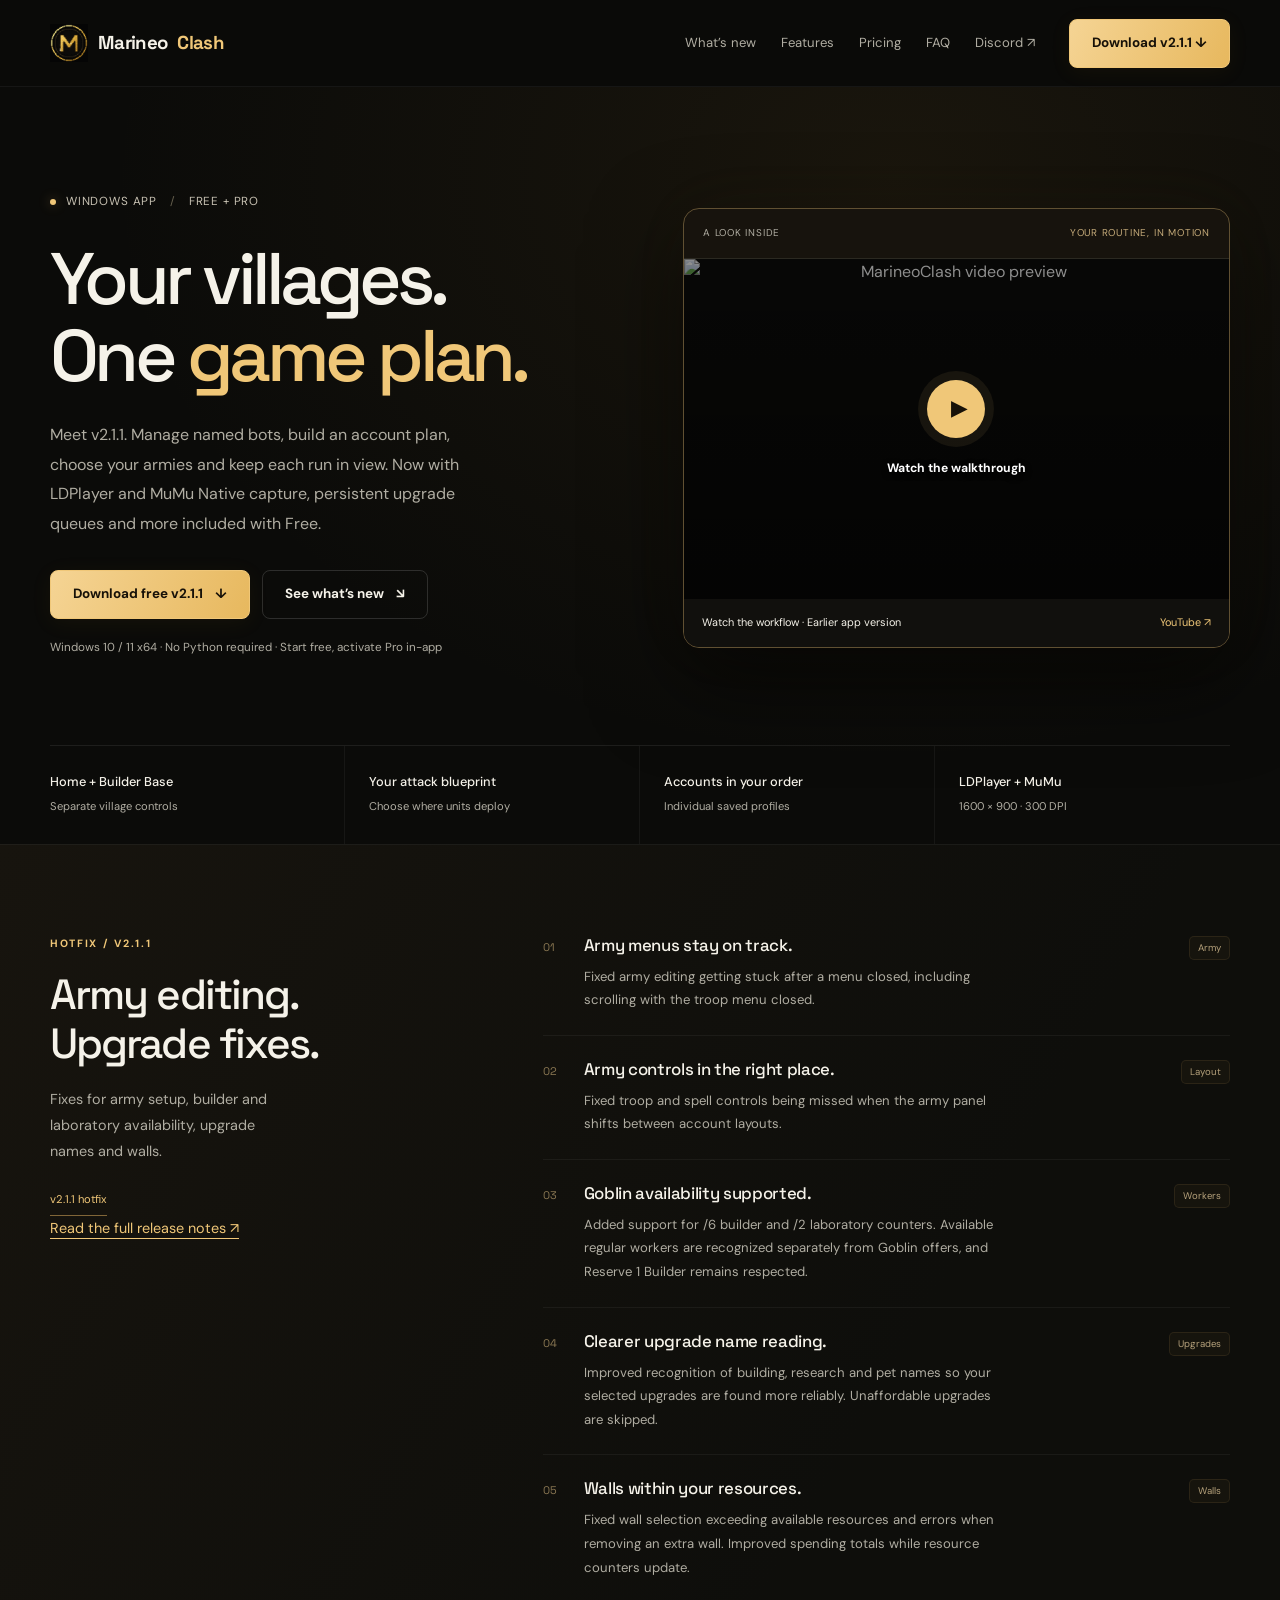
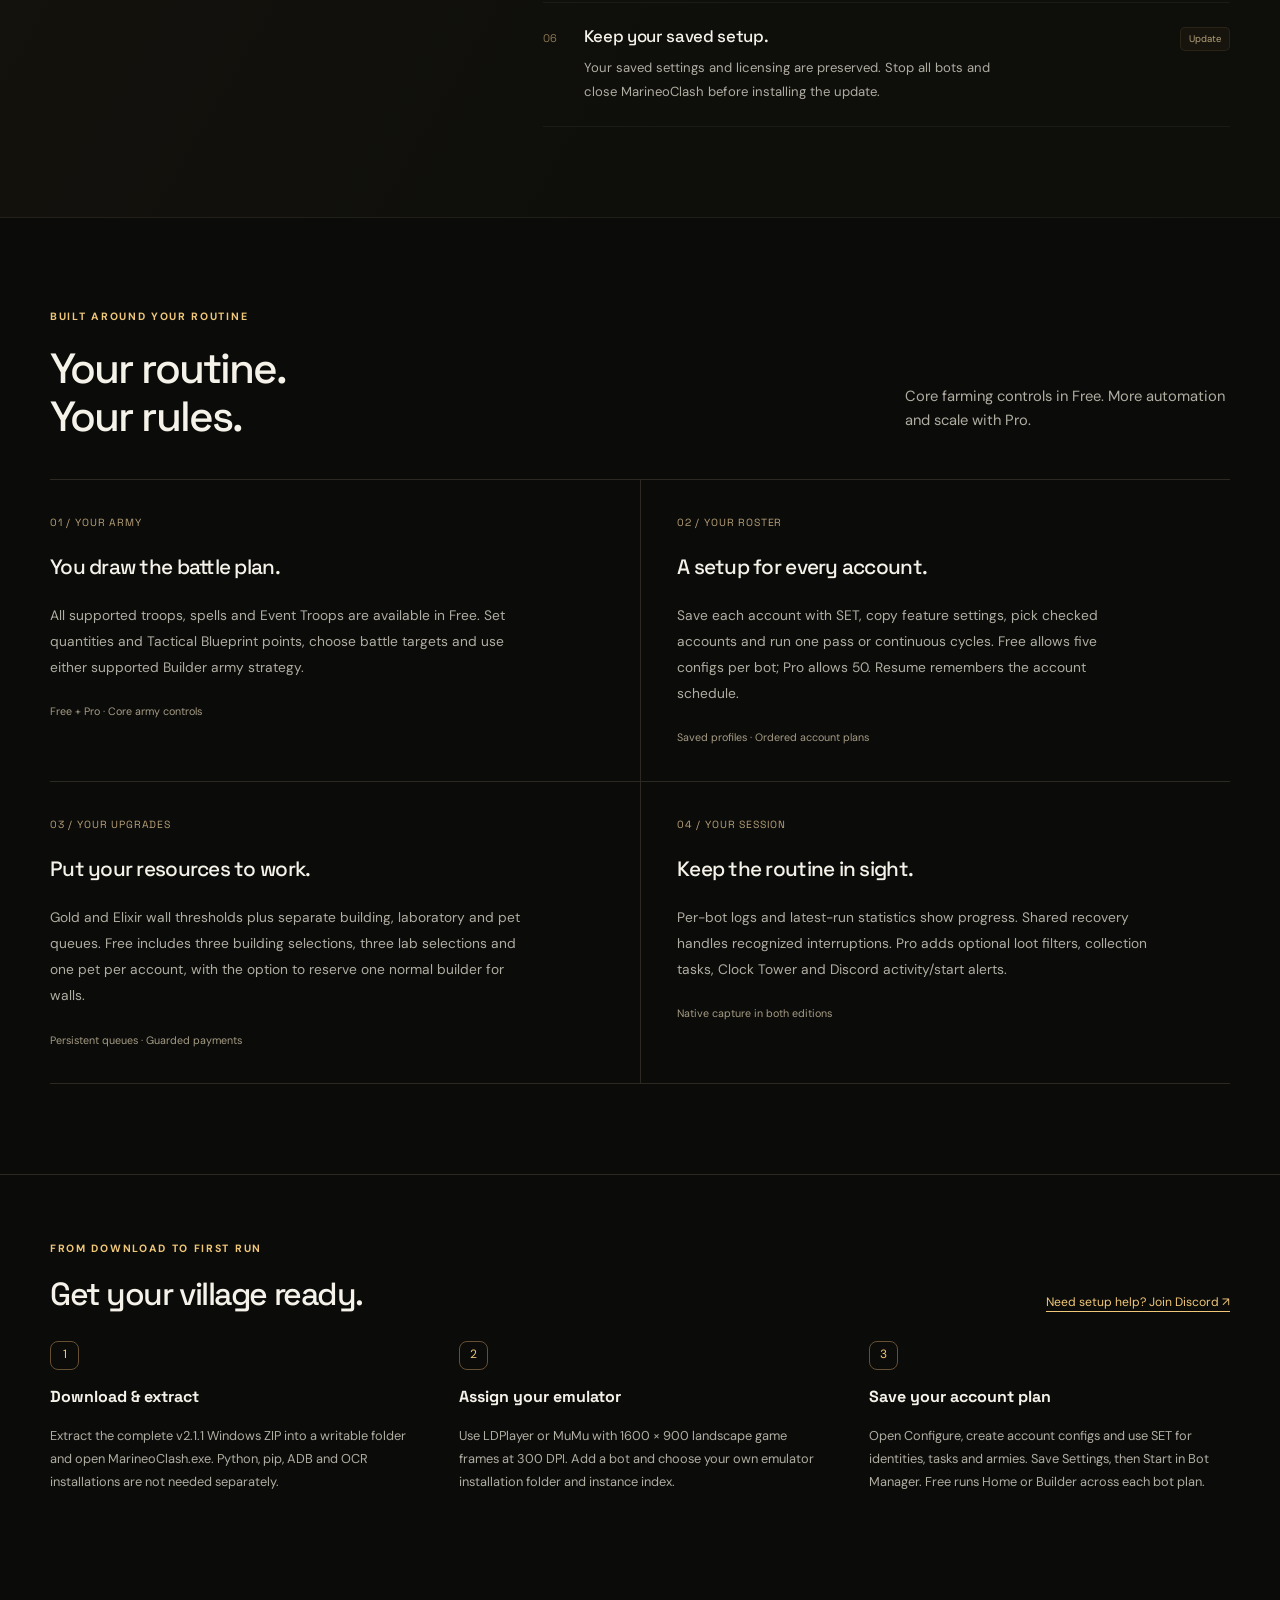
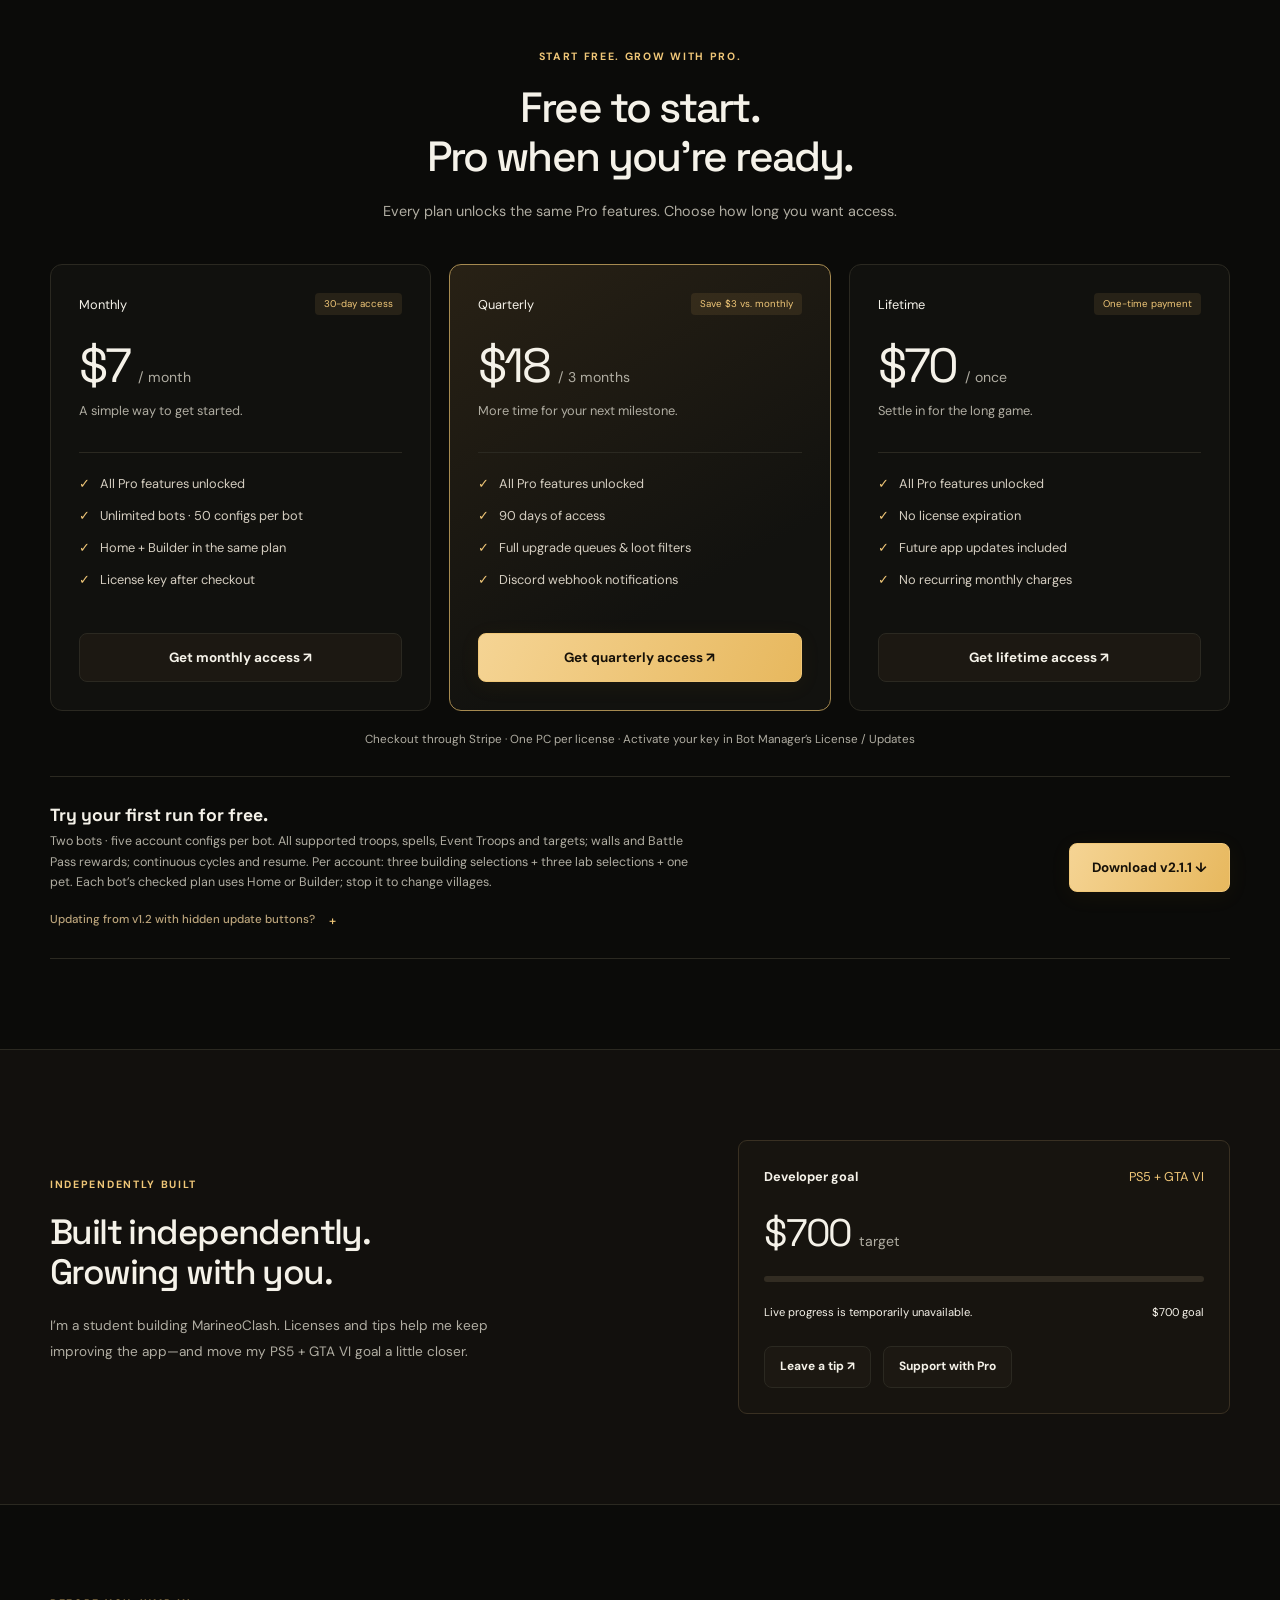
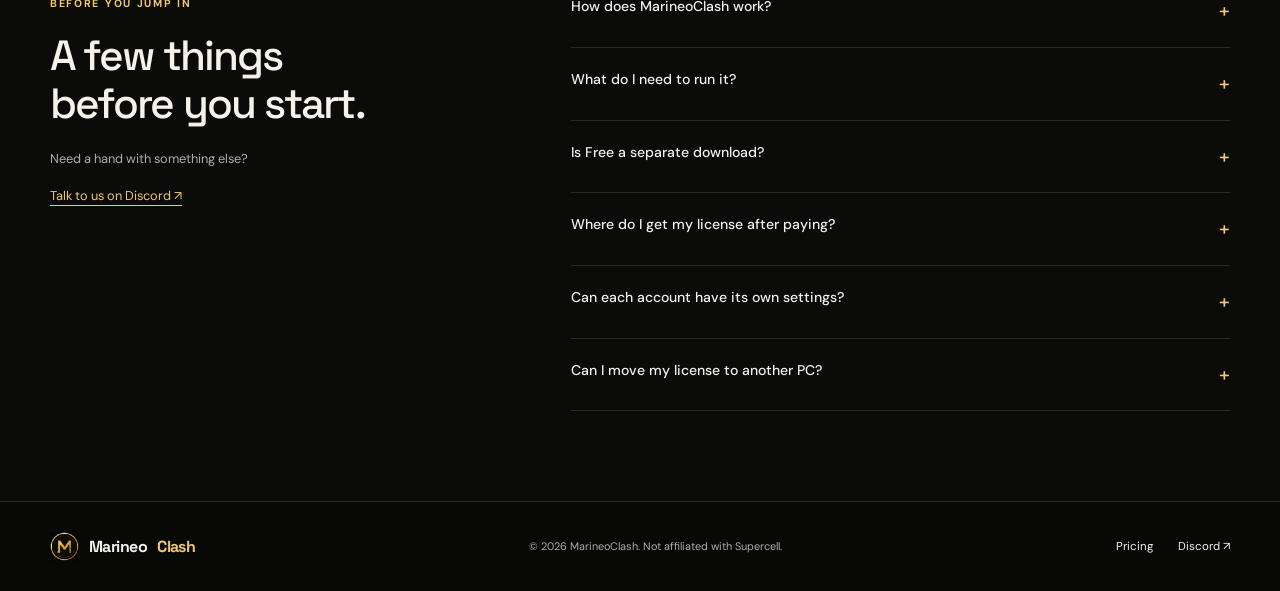
==== index.html @ 72fea848 "Publish MarineoClash v2.1.1: index.html" ====
<!doctype html>
<html lang="en">
<head>
  <meta charset="utf-8">
  <meta name="viewport" content="width=device-width, initial-scale=1">
  <meta name="google-site-verification" content="G2IDYWaqkw51EsxuxC12QRb1eGo498JdrrFDBi8lhSM">
  <title>MarineoClash v2.1.1 — Your bots. Your village plans.</title>
  <meta name="description" content="MarineoClash v2.1.1 fixes army editing, builder and laboratory availability, upgrade name recognition and wall upgrades.">
  <link rel="canonical" href="https://marineoclash.app/">
  <link rel="icon" href="assets/marineoclash_logo.ico">
  <meta property="og:type" content="website">
  <meta property="og:url" content="https://marineoclash.app/">
  <meta property="og:title" content="MarineoClash v2.1.1 — Your bots. Your village plans.">
  <meta property="og:description" content="MarineoClash v2.1.1 fixes army editing, builder and laboratory availability, upgrade name recognition and wall upgrades.">
  <meta property="og:image" content="https://marineoclash.app/assets/marineoclash_logo.png">
  <meta name="twitter:card" content="summary">
  <link rel="stylesheet" href="assets/site.css">
  <link rel="stylesheet" href="assets/site-v2.css">
  <script src="assets/site.js" defer></script>
  <script type="application/ld+json">{"@context":"https://schema.org","@type":"SoftwareApplication","name":"MarineoClash","softwareVersion":"2.1.1","operatingSystem":"Windows 10, Windows 11 (64-bit)","applicationCategory":"GameApplication","offers":[{"@type":"Offer","name":"Free","price":"0","priceCurrency":"USD"},{"@type":"Offer","name":"Pro Monthly","price":"7","priceCurrency":"USD"},{"@type":"Offer","name":"Pro Quarterly","price":"18","priceCurrency":"USD"},{"@type":"Offer","name":"Pro Lifetime","price":"70","priceCurrency":"USD"}]}</script>
</head>
<body>
<a class="skip" href="#main">Skip to content</a>
<header class="header"><div class="wrap nav">
  <a class="brand" href="./" aria-label="MarineoClash home"><img src="assets/marineoclash_logo.png" alt="" width="38" height="38">Marineo<span class="gold">Clash</span></a>
  <button class="btn menu-btn" id="menu-toggle" aria-expanded="false" aria-controls="navigation">Menu ☰</button>
  <nav class="nav-links" id="navigation" aria-label="Main navigation" hidden><a href="#whats-new">What’s new</a><a href="#features">Features</a><a href="#pricing">Pricing</a><a href="#faq">FAQ</a><a href="https://discord.gg/prnFAWAHz4" target="_blank" rel="noopener noreferrer">Discord ↗</a></nav>
  <a class="btn primary" href="#download">Download v2.1.1 ↓</a>
</div></header>
<main id="main">
<section class="hero"><div class="wrap">
  <div class="hero-grid"><div>
    <div class="release"><span class="dot"></span> Windows app <span class="release-divider">/</span> Free + Pro</div>
    <h1>Your villages.<br>One <span class="gold">game plan.</span></h1>
    <p class="hero-copy">Meet v2.1.1. Manage named bots, build an account plan, choose your armies and keep each run in view. Now with LDPlayer and MuMu Native capture, persistent upgrade queues and more included with Free.</p>
    <div class="actions"><a class="btn primary" href="https://github.com/NoorManahil/marineoclash/releases/download/v2.1/MarineoClash-2.1-win64.zip">Download free v2.1.1 <span aria-hidden="true">↓</span></a><a class="btn ghost" href="#whats-new">See what’s new <span aria-hidden="true">↘</span></a></div>
    <p class="fine">Windows 10 / 11 x64 · No Python required · Start free, activate Pro in-app</p>
  </div>
  <div class="showcase" id="showcase">
    <div class="showcase-top"><span>A LOOK INSIDE</span><span class="gold">YOUR ROUTINE, IN MOTION</span></div>
    <button class="video-poster" id="play-video" aria-label="Play MarineoClash showcase video"><img src="https://i.ytimg.com/vi/cwbhibsoEoM/hqdefault.jpg" alt="MarineoClash video preview" width="480" height="360"><span class="play"><span class="play-icon" aria-hidden="true">▶</span>Watch the walkthrough</span></button>
    <div class="showcase-foot"><span>Watch the workflow · Earlier app version</span><a href="https://youtu.be/cwbhibsoEoM" target="_blank" rel="noopener noreferrer">YouTube ↗</a></div>
  </div></div>
  <div class="specs" aria-label="App essentials"><div class="spec"><strong>Home + Builder Base</strong><span>Separate village controls</span></div><div class="spec"><strong>Your attack blueprint</strong><span>Choose where units deploy</span></div><div class="spec"><strong>Accounts in your order</strong><span>Individual saved profiles</span></div><div class="spec"><strong>LDPlayer + MuMu</strong><span>1600 × 900 · 300 DPI</span></div></div>
</div></section>
<section class="section update-section" id="whats-new"><div class="wrap update-layout">
  <div class="update-intro"><div class="eyebrow">Hotfix / v2.1.1</div><h2>Army editing.<br>Upgrade fixes.</h2><p>Fixes for army setup, builder and laboratory availability, upgrade names and walls.</p><span class="update-status">v2.1.1 hotfix</span><p><a class="text-link" href="https://github.com/NoorManahil/marineoclash/releases/tag/v2.1" target="_blank" rel="noopener noreferrer">Read the full release notes ↗</a></p></div>
  <div class="update-list">
    <article><span class="update-index">01</span><div><h3>Army menus stay on track.</h3><p>Fixed army editing getting stuck after a menu closed, including scrolling with the troop menu closed.</p></div><span class="update-tag">Army</span></article>
    <article><span class="update-index">02</span><div><h3>Army controls in the right place.</h3><p>Fixed troop and spell controls being missed when the army panel shifts between account layouts.</p></div><span class="update-tag">Layout</span></article>
    <article><span class="update-index">03</span><div><h3>Goblin availability supported.</h3><p>Added support for /6 builder and /2 laboratory counters. Available regular workers are recognized separately from Goblin offers, and Reserve 1 Builder remains respected.</p></div><span class="update-tag">Workers</span></article>
    <article><span class="update-index">04</span><div><h3>Clearer upgrade name reading.</h3><p>Improved recognition of building, research and pet names so your selected upgrades are found more reliably. Unaffordable upgrades are skipped.</p></div><span class="update-tag">Upgrades</span></article>
    <article><span class="update-index">05</span><div><h3>Walls within your resources.</h3><p>Fixed wall selection exceeding available resources and errors when removing an extra wall. Improved spending totals while resource counters update.</p></div><span class="update-tag">Walls</span></article>
    <article><span class="update-index">06</span><div><h3>Keep your saved setup.</h3><p>Your saved settings and licensing are preserved. Stop all bots and close MarineoClash before installing the update.</p></div><span class="update-tag">Update</span></article>
  </div>
</div></section>
<section class="section" id="features"><div class="wrap">
  <div class="section-head"><div><div class="eyebrow">Built around your routine</div><h2>Your routine.<br>Your rules.</h2></div><p>Core farming controls in Free. More automation and scale with Pro.</p></div>
  <div class="feature-grid routine-grid">
    <article class="feature"><span class="number">01 / YOUR ARMY</span><h3>You draw the battle plan.</h3><p>All supported troops, spells and Event Troops are available in Free. Set quantities and Tactical Blueprint points, choose battle targets and use either supported Builder army strategy.</p><span class="feature-detail">Free + Pro · Core army controls</span></article>
    <article class="feature"><span class="number">02 / YOUR ROSTER</span><h3>A setup for every account.</h3><p>Save each account with SET, copy feature settings, pick checked accounts and run one pass or continuous cycles. Free allows five configs per bot; Pro allows 50. Resume remembers the account schedule.</p><span class="feature-detail">Saved profiles · Ordered account plans</span></article>
    <article class="feature"><span class="number">03 / YOUR UPGRADES</span><h3>Put your resources to work.</h3><p>Gold and Elixir wall thresholds plus separate building, laboratory and pet queues. Free includes three building selections, three lab selections and one pet per account, with the option to reserve one normal builder for walls.</p><span class="feature-detail">Persistent queues · Guarded payments</span></article>
    <article class="feature"><span class="number">04 / YOUR SESSION</span><h3>Keep the routine in sight.</h3><p>Per-bot logs and latest-run statistics show progress. Shared recovery handles recognized interruptions. Pro adds optional loot filters, collection tasks, Clock Tower and Discord activity/start alerts.</p><span class="feature-detail">Native capture in both editions</span></article>
  </div>
</div></section>
<section class="section setup-section" id="setup"><div class="wrap">
  <div class="section-head"><div><div class="eyebrow">From download to first run</div><h2>Get your village ready.</h2></div><a class="text-link" href="https://discord.gg/prnFAWAHz4" target="_blank" rel="noopener noreferrer">Need setup help? Join Discord ↗</a></div>
  <div class="steps"><article><span class="step-number">1</span><h3>Download & extract</h3><p>Extract the complete v2.1.1 Windows ZIP into a writable folder and open MarineoClash.exe. Python, pip, ADB and OCR installations are not needed separately.</p></article><article><span class="step-number">2</span><h3>Assign your emulator</h3><p>Use LDPlayer or MuMu with 1600 × 900 landscape game frames at 300 DPI. Add a bot and choose your own emulator installation folder and instance index.</p></article><article><span class="step-number">3</span><h3>Save your account plan</h3><p>Open Configure, create account configs and use SET for identities, tasks and armies. Save Settings, then Start in Bot Manager. Free runs Home or Builder across each bot plan.</p></article></div>
</div></section>
<section class="section" id="pricing"><div class="wrap">
  <div class="pricing-head"><div class="eyebrow">Start free. Grow with Pro.</div><h2>Free to start.<br>Pro when you’re ready.</h2><p>Every plan unlocks the same Pro features. Choose how long you want access.</p></div>
  <div class="plans">
    <article class="plan"><div class="plan-label">Monthly <span class="pill">30-day access</span></div><div class="price">$7 <small>/ month</small></div><p>A simple way to get started.</p><ul><li>All Pro features unlocked</li><li>Unlimited bots · 50 configs per bot</li><li>Home + Builder in the same plan</li><li>License key after checkout</li></ul><a class="btn" href="https://buy.stripe.com/bJebJ12f3a7H50Z9Iu6Vq00" target="_blank" rel="noopener noreferrer">Get monthly access ↗</a></article>
    <article class="plan featured"><div class="plan-label">Quarterly <span class="pill">Save $3 vs. monthly</span></div><div class="price">$18 <small>/ 3 months</small></div><p>More time for your next milestone.</p><ul><li>All Pro features unlocked</li><li>90 days of access</li><li>Full upgrade queues & loot filters</li><li>Discord webhook notifications</li></ul><a class="btn primary" href="https://buy.stripe.com/6oUdR9aLz93DgJHbQC6Vq01" target="_blank" rel="noopener noreferrer">Get quarterly access ↗</a></article>
    <article class="plan"><div class="plan-label">Lifetime <span class="pill">One-time payment</span></div><div class="price">$70 <small>/ once</small></div><p>Settle in for the long game.</p><ul><li>All Pro features unlocked</li><li>No license expiration</li><li>Future app updates included</li><li>No recurring monthly charges</li></ul><a class="btn" href="https://buy.stripe.com/dRmaEXf1PcfP3WVbQC6Vq02" target="_blank" rel="noopener noreferrer">Get lifetime access ↗</a></article>
  </div><p class="fine" style="text-align:center">Checkout through Stripe · One PC per license · Activate your key in Bot Manager’s License / Updates</p>
  <div class="free-bar" id="download"><div><h3 style="margin-bottom:0">Try your first run for free.</h3><p>Two bots · five account configs per bot. All supported troops, spells, Event Troops and targets; walls and Battle Pass rewards; continuous cycles and resume. Per account: three building selections + three lab selections + one pet. Each bot’s checked plan uses Home or Builder; stop it to change villages.</p><details class="updater-help"><summary>Updating from v1.2 with hidden update buttons?</summary><p><a class="text-link" href="https://github.com/NoorManahil/marineoclash/releases/download/v2.1/MarineoClash-v1.2-to-v2.1-Updater.exe">Download the small v1.2 → v2.1.1 updater</a>, place it in your existing MarineoClash folder, close the app, and run it.</p></details></div><a class="btn primary" href="https://github.com/NoorManahil/marineoclash/releases/download/v2.1/MarineoClash-2.1-win64.zip">Download v2.1.1 ↓</a></div>
</div></section>
<section class="section band" id="goal"><div class="wrap support-grid">
  <div><div class="eyebrow">Independently built</div><h2>Built independently.<br>Growing with you.</h2><p>I’m a student building MarineoClash. Licenses and tips help me keep improving the app—and move my PS5 + GTA VI goal a little closer.</p></div>
  <div class="support-panel"><div class="plan-label"><strong>Developer goal</strong><span class="gold">PS5 + GTA VI</span></div><div class="price">$700 <small>target</small></div><div class="progress-track" id="goal-progress" role="progressbar" aria-label="Developer fundraising goal" aria-valuemin="0" aria-valuemax="100" aria-valuenow="0"><div class="progress-fill" id="goal-progress-bar"></div></div><div class="goal-stats" aria-live="polite"><span id="goal-raised-text">Loading live progress…</span><span id="goal-remaining-text">$700 goal</span></div><div class="actions" style="margin-top:25px"><a class="btn" href="https://buy.stripe.com/fZuaEXaLz0x7aljf2O6Vq03?client_reference_id=donation" target="_blank" rel="noopener noreferrer">Leave a tip ↗</a><a class="btn" href="#pricing">Support with Pro</a></div></div>
</div></section>
<section class="section" id="faq"><div class="wrap faq-grid"><div><div class="eyebrow">Before you jump in</div><h2>A few things<br>before you start.</h2><p>Need a hand with something else?</p><a class="text-link" href="https://discord.gg/prnFAWAHz4" target="_blank" rel="noopener noreferrer">Talk to us on Discord ↗</a></div><div>
  <details id="safety"><summary>How does MarineoClash work?</summary><p>The app uses external screen capture, computer vision and emulator touch inputs. It does not modify game memory. This does not guarantee protection from detection or account penalties.</p></details>
  <details><summary>What do I need to run it?</summary><p>A Windows 10 or 11 x64 PC, LDPlayer or MuMu, and Clash of Clans. Use 1600 × 900 landscape game frames at 300 DPI. Python is bundled. Native capture uses the selected installed emulator’s vendor DLL; other emulators remain unsupported.</p></details>
  <details><summary>Is Free a separate download?</summary><p>No. Download v2.1.1 and start in Free mode. Enter a valid key in Bot Manager’s License / Updates to unlock Pro in the same app. Saved configs survive expiry; extra configs remain editable and can be unchecked to meet Free limits.</p></details>
  <details><summary>Where do I get my license after paying?</summary><p>Stripe redirects you to the delivery page, which retrieves your key from the licensing service. Copy the complete key into the app’s License tab. You can also check your email for delivery. If it takes a moment, keep the confirmation page open.</p></details>
  <details><summary>Can each account have its own settings?</summary><p>Yes. Use SET for each config and check the accounts to run. Free supports five configs per bot, with one village type across the checked plan. Pro supports 50 configs per bot and both villages in one plan. Continuous cycles and account resume are Free too.</p></details>
  <details><summary>Can I move my license to another PC?</summary><p>A license is bound to one PC. Use the app’s license deactivation and transfer controls when changing machines. Contact Discord support if you need help.</p></details>
</div></div></section>
</main>
<footer><div class="wrap footer-row"><a class="brand" href="./"><img src="assets/marineoclash_logo.png" alt="" width="38" height="38">Marineo<span class="gold">Clash</span></a><p>© 2026 MarineoClash. Not affiliated with Supercell.</p><div class="footer-links"><a href="#pricing">Pricing</a><a href="https://discord.gg/prnFAWAHz4" target="_blank" rel="noopener noreferrer">Discord ↗</a></div></div></footer>
</body></html>
---- assets/site.css ----
@import url('https://fonts.googleapis.com/css2?family=DM+Sans:wght@400;500;600;700&family=Space+Grotesk:wght@400;500;600;700&display=swap');
:root{color-scheme:dark;--bg:#0c0b09;--panel:#15130f;--gold:#e8bb63;--text:#f7f1e6;--muted:#b6afa2;--border:#332d22;font-family:'DM Sans',sans-serif;background:var(--bg);color:var(--text)}
*{box-sizing:border-box}html{scroll-behavior:smooth;scroll-padding-top:100px}body{margin:0;font-size:16px;line-height:1.65}a{color:inherit;text-decoration:none}button,input,textarea{font:inherit}button,a,summary{-webkit-tap-highlight-color:transparent}button{cursor:pointer}img{max-width:100%;display:block}h1,h2,h3,p{margin-top:0}h1,h2,h3,.brand,.price{font-family:'Space Grotesk',sans-serif}h1{font-size:clamp(3rem,6vw,5.7rem);line-height:1.03;letter-spacing:-.065em;font-weight:500;margin-bottom:26px}h2{font-size:clamp(2rem,3.5vw,3.2rem);line-height:1.15;letter-spacing:-.045em;font-weight:500;margin-bottom:20px}h3{font-size:1.25rem;line-height:1.3}p{color:var(--muted)}.wrap{width:min(1180px,calc(100% - 64px));margin:auto}.eyebrow{color:var(--gold);font-size:.78rem;letter-spacing:.17em;text-transform:uppercase;font-weight:700;margin-bottom:20px}.gold{color:var(--gold)}.muted{color:var(--muted)}.btn{display:inline-flex;align-items:center;justify-content:center;gap:12px;min-height:48px;padding:12px 23px;border:1px solid var(--border);border-radius:7px;font-weight:700;font-size:.9rem;background:#1c1812;color:var(--text);transition:background .2s,transform .2s}.btn:hover{background:#2e271c;transform:translateY(-2px)}.btn.primary{background:var(--gold);border-color:var(--gold);color:#171108}.btn.primary:hover{background:#f5cf85}.actions{display:flex;flex-wrap:wrap;gap:12px}.text-link{color:var(--gold);text-decoration:underline;text-underline-offset:5px}a:focus-visible,button:focus-visible,summary:focus-visible,textarea:focus-visible{outline:3px solid var(--gold);outline-offset:5px}.skip{position:absolute;top:-100px;left:20px;background:var(--gold);color:#000;padding:12px;z-index:100}.skip:focus{top:12px}.header{position:sticky;top:0;z-index:20;border-bottom:1px solid var(--border);background:#0c0b09f2;backdrop-filter:blur(16px)}.nav{min-height:82px;display:flex;align-items:center;gap:34px}.brand{display:flex;align-items:center;gap:10px;font-weight:700;font-size:1.2rem;letter-spacing:-.035em;white-space:nowrap}.brand img{width:38px;height:38px;object-fit:contain}.nav-links{display:flex;align-items:center;gap:27px;margin-left:auto;font-size:.88rem;color:var(--muted)}.nav-links a:hover{color:var(--gold)}.menu-btn{display:none;margin-left:auto}.hero{padding:85px 0 65px;background:radial-gradient(ellipse at 78% 35%,#674b1629,transparent 55%)}.hero-grid{display:grid;grid-template-columns:1.06fr 1fr;align-items:center;gap:64px}.release{display:inline-flex;align-items:center;gap:10px;border:1px solid #594526;border-radius:100px;padding:5px 12px;margin-bottom:25px;font-size:.77rem;color:#e9c785}.dot{width:6px;height:6px;background:var(--gold);border-radius:50%;display:inline-block}.hero-copy{max-width:490px;font-size:1.07rem;margin-bottom:30px}.fine{font-size:.8rem;color:var(--muted);margin-top:18px}.showcase{border:1px solid #665033;border-radius:14px;background:#17130d;overflow:hidden;box-shadow:0 24px 80px #0008;transform:rotate(1deg)}.showcase-top{display:flex;justify-content:space-between;gap:12px;padding:15px 19px;border-bottom:1px solid var(--border);font-size:.75rem;color:var(--muted)}.video-poster{display:block;position:relative;aspect-ratio:16/10;width:100%;border:0;padding:0;background:#070706;color:white;overflow:hidden}.video-poster img{width:100%;height:100%;object-fit:cover;opacity:.75;transition:opacity .2s}.video-poster:hover img{opacity:1}.play{position:absolute;inset:0;display:grid;place-content:center;justify-items:center;gap:12px;background:linear-gradient(transparent,#0007);font-size:.87rem;font-weight:700;text-shadow:0 2px 6px #000}.play-icon{display:grid;place-items:center;width:64px;height:64px;border-radius:50%;background:var(--gold);color:#171108;font-size:24px;padding-left:4px;text-shadow:none}.video-frame{width:100%;aspect-ratio:16/10;display:block;border:0}.showcase-foot{padding:17px 20px;display:flex;justify-content:space-between;align-items:center;font-size:.78rem;gap:12px}.showcase-foot a{color:var(--gold)}.specs{display:grid;grid-template-columns:repeat(4,1fr);border-top:1px solid var(--border);border-bottom:1px solid var(--border);margin-top:64px}.spec{padding:23px 20px;border-right:1px solid var(--border)}.spec:first-child{padding-left:0}.spec:last-child{border:0}.spec strong{display:block;font-size:.9rem;font-weight:500}.spec span{font-size:.76rem;color:var(--muted)}section.section{padding:86px 0}.section-head{display:flex;justify-content:space-between;gap:50px;align-items:end;margin-bottom:34px}.section-head p{max-width:390px;margin:0 0 8px}.section-head h2{margin-bottom:0}.feature-grid{display:grid;grid-template-columns:repeat(3,1fr);gap:15px}.feature{padding:29px;border:1px solid var(--border);border-radius:9px;background:linear-gradient(135deg,#1a1711,#11100d)}.feature .number{font-family:'Space Grotesk';color:var(--gold);font-size:.85rem;display:block;margin-bottom:30px}.feature p{font-size:.9rem;margin-bottom:0}.band{border-block:1px solid var(--border);background:#12100d}.steps{display:grid;grid-template-columns:repeat(3,1fr);gap:40px}.step-number{display:inline-grid;place-items:center;width:36px;height:36px;border:1px solid #665033;border-radius:50%;color:var(--gold);margin-bottom:20px;font-size:.9rem}.steps p{font-size:.9rem;margin:0}.pricing-head{text-align:center;max-width:620px;margin:0 auto 36px}.plans{display:grid;grid-template-columns:repeat(3,1fr);gap:18px}.plan{display:flex;flex-direction:column;padding:30px;background:var(--panel);border:1px solid var(--border);border-radius:10px;position:relative}.plan.featured{border-color:var(--gold);background:linear-gradient(150deg,#2b2112,#15130f 65%)}.plan-label{display:flex;justify-content:space-between;align-items:center;gap:10px;margin-bottom:25px;font-size:.85rem}.pill{font-size:.72rem;background:#e8bb631a;color:var(--gold);padding:3px 9px;border-radius:4px}.price{font-size:3.4rem;line-height:1.1;letter-spacing:-.06em;margin-bottom:7px}.price small{font-family:'DM Sans';font-size:.88rem;color:var(--muted);letter-spacing:0;font-weight:400}.plan ul{list-style:none;padding:24px 0;margin:18px 0 8px;border-top:1px solid var(--border);font-size:.9rem;color:#d5cec1;flex:1}.plan li{margin-bottom:12px;padding-left:21px;position:relative}.plan li:before{content:'✓';position:absolute;left:0;color:var(--gold)}.plan .btn{width:100%}.free-bar{margin-top:22px;padding:23px 28px;border:1px solid var(--border);border-radius:9px;display:flex;justify-content:space-between;align-items:center;gap:30px}.free-bar p{margin:4px 0 0;font-size:.86rem}.free-bar .btn{flex-shrink:0}.support-grid{display:grid;grid-template-columns:1fr 1fr;gap:80px}.progress-track{height:6px;border-radius:6px;background:#322c22;margin:21px 0}.progress-fill{height:100%;background:var(--gold);border-radius:inherit;width:0;transition:width .7s}.goal-stats{font-size:.83rem;display:flex;justify-content:space-between;gap:20px}.support-panel{padding:28px;border:1px solid var(--border);border-radius:9px;background:#19150e}.faq-grid{display:grid;grid-template-columns:.75fr 1.25fr;gap:70px}details{border-bottom:1px solid var(--border);padding:20px 0}details:first-child{padding-top:0}summary{cursor:pointer;font-weight:500;list-style:none;display:flex;justify-content:space-between;gap:20px}summary:after{content:'+';color:var(--gold);font-size:1.2rem}details[open] summary:after{content:'−'}details p{margin:14px 25px 0 0;font-size:.9rem}footer{padding:30px 0;border-top:1px solid var(--border)}.footer-row{display:flex;justify-content:space-between;align-items:center;gap:24px;flex-wrap:wrap}.footer-row p{font-size:.76rem;margin:0}.footer-links{display:flex;gap:24px;font-size:.83rem} [hidden]{display:none!important}
@media(min-width:761px){.nav-links[hidden]{display:flex!important}}
@media(max-width:1000px){.hero-grid{gap:30px}.nav{gap:20px}.nav-links{gap:17px}.nav>.btn:not(.menu-btn){display:none}.feature{padding:23px}.support-grid{gap:35px}}
@media(max-width:760px){.wrap{width:calc(100% - 36px)}.nav{min-height:70px;flex-wrap:wrap}.menu-btn{display:inline-flex;min-height:42px;padding:8px 14px}.nav-links{order:3;width:100%;flex-direction:column;align-items:stretch;padding-bottom:20px;gap:0}.nav-links a{padding:12px 0}.hero{padding:43px 0 38px}.hero-grid{grid-template-columns:1fr;gap:40px}h1{font-size:clamp(2.8rem,11vw,4.5rem)}.hero-copy{max-width:550px}.showcase{transform:none}.specs{grid-template-columns:1fr 1fr;margin-top:36px}.spec{padding:16px!important}.spec:nth-child(2){border-right:0}.spec:nth-child(-n+2){border-bottom:1px solid var(--border)}section.section{padding:55px 0}.section-head{display:block}.section-head p{margin-top:18px}.feature-grid{grid-template-columns:1fr 1fr;gap:12px}.feature{padding:21px}.feature .number{margin-bottom:18px}.plans,.steps,.support-grid,.faq-grid{grid-template-columns:1fr;gap:22px}.plan{padding:26px}.free-bar{align-items:stretch;flex-direction:column;gap:18px;padding:24px}.pricing-head{text-align:left}.footer-row{align-items:flex-start;flex-direction:column}.goal-stats{flex-direction:column;gap:4px}.faq-grid{gap:24px}}
@media(max-width:420px){.feature-grid{grid-template-columns:1fr}.actions .btn{width:100%}.showcase-top,.showcase-foot{padding:13px;font-size:.73rem}.brand{font-size:1.1rem}}
@media(prefers-reduced-motion:reduce){html{scroll-behavior:auto}*,*:before,*:after{animation:none!important;transition:none!important;transform:none!important}}
---- assets/site-v2.css ----
/* MarineoClash v2: quieter surfaces, stronger hierarchy, more room to breathe. */
:root{--bg:#0b0b09;--panel:#12120f;--gold:#f0c778;--text:#f5f2e9;--muted:#b0ada2;--border:#2b2921}
body{background:var(--bg)}::selection{background:#f0c778;color:#15110a}.wrap{width:min(1180px,calc(100% - 80px))}.header{background:#0b0b09ed;border-color:#ffffff0d}.nav{min-height:86px}.nav-links{font-size:.82rem;gap:25px}.brand{font-size:1.17rem}.btn{border-radius:8px;min-height:49px;padding:12px 22px;font-size:.84rem}.btn.primary{background:linear-gradient(115deg,#f5d494,#e7b85e);border-color:#f0c778;box-shadow:0 4px 22px #c3922710}.btn.ghost{background:transparent;border-color:#ffffff24}.hero{padding:100px 0 0;background:radial-gradient(ellipse at 70% 12%,#81612720,transparent 62%)}.hero-grid{grid-template-columns:1.04fr 1fr;gap:64px}.release{border:0;padding:0;font-size:.73rem;letter-spacing:.07em;text-transform:uppercase;color:#c8c2b3;margin-bottom:28px}.release-divider{color:#67614f;margin:0 3px}.dot{box-shadow:0 0 12px #e8bb6366}h1{font-size:clamp(3.2rem,5.7vw,5.1rem);line-height:1.06;letter-spacing:-.065em;font-weight:500;margin-bottom:26px}.hero-copy{font-size:1rem;line-height:1.85;max-width:450px;margin-bottom:31px}.fine{font-size:.73rem;line-height:1.8}.showcase{transform:none;border-color:#605032;border-radius:16px;position:relative;box-shadow:0 32px 90px #0009,0 0 70px #d0a75209}.showcase-top{padding:16px 19px;font-size:.62rem;letter-spacing:.08em}.showcase-top .gold{color:#c4aa79}.video-poster{aspect-ratio:16/10}.video-poster img{opacity:.55;filter:saturate(.75)}.video-poster:hover img{opacity:.82}.play-icon{width:58px;height:58px;font-size:20px;box-shadow:0 0 0 9px #edc77a13}.play{font-size:.76rem;gap:20px}.showcase-foot{font-size:.68rem;padding:15px 18px;background:#11100d}.specs{margin-top:76px;border-bottom:0;border-top-color:#ffffff14}.spec{padding:25px 24px;border-color:#ffffff0d}.spec strong{font-size:.8rem}.spec span{font-size:.7rem}.section-head{margin-bottom:38px}.section-head p{font-size:.92rem;max-width:325px}.eyebrow{font-size:.66rem;letter-spacing:.16em;margin-bottom:18px}h2{font-size:clamp(2rem,3.3vw,3rem);font-weight:500;line-height:1.15}section.section{padding:90px 0}.update-section{border-block:1px solid #ffffff0e;background:linear-gradient(120deg,#17140e,#0e0e0b 65%)}.update-layout{display:grid;grid-template-columns:.85fr 1.45fr;gap:90px}.update-intro p{font-size:.9rem;max-width:250px;line-height:1.8}.update-status{display:inline-block;color:var(--gold);font-size:.7rem;border-bottom:1px solid #816638;padding:10px 0 7px}.update-list article{display:grid;grid-template-columns:24px 1fr auto;gap:17px;padding:23px 0;border-bottom:1px solid #ffffff0d;align-items:start}.update-list article:first-child{padding-top:0}.update-index{color:#8b7853;font-size:.69rem;padding-top:3px;font-family:'Space Grotesk',sans-serif}.update-list h3{font-size:1.05rem;font-weight:500;margin-bottom:8px;letter-spacing:-.02em}.update-list article p{font-size:.82rem;line-height:1.8;margin:0;max-width:420px}.update-tag{color:#b5a17b;background:#e8bb6309;border:1px solid #e8bb6319;border-radius:5px;font-size:.6rem;padding:3px 8px;margin-top:1px}.update-note{display:flex;gap:7px;align-items:baseline;font-size:.7rem;line-height:1.7;margin:22px 0 0;flex-wrap:wrap}.update-note strong{font-weight:500;color:#cfbf9f}.status-dot{width:5px;height:5px;display:inline-block;border-radius:50%;background:#ad8744;align-self:center}.routine-grid{grid-template-columns:repeat(2,1fr);gap:0;border-top:1px solid var(--border)}.routine-grid .feature{border:0;border-bottom:1px solid var(--border);border-radius:0;background:none;padding:34px 36px 34px 0}.routine-grid .feature:nth-child(2n){padding-left:36px;border-left:1px solid var(--border)}.feature .number{font-size:.65rem;letter-spacing:.08em;margin-bottom:23px;color:#b7a078}.feature h3{font-size:1.3rem;letter-spacing:-.035em;font-weight:500}.feature p{font-size:.86rem;line-height:1.9;max-width:470px}.feature-detail{display:block;font-size:.67rem;color:#a69c85;margin-top:23px}.setup-section{border-top:1px solid var(--border);padding-top:65px!important;padding-bottom:65px!important}.setup-section .section-head{margin-bottom:28px}.setup-section h2{font-size:2rem}.setup-section .text-link{font-size:.76rem}.steps{gap:48px}.step-number{border-radius:8px;width:29px;height:29px;font-size:.75rem;margin-bottom:17px}.steps h3{font-size:1rem}.steps p{font-size:.8rem;line-height:1.8}.pricing-head{max-width:520px;margin-bottom:40px}.pricing-head p{font-size:.9rem}.plan{border-radius:12px;padding:28px;background:#11110e}.plan.featured{background:linear-gradient(150deg,#282115,#12120f 70%);border-color:#a68a50}.plan-label{font-size:.8rem}.pill{font-size:.61rem}.price{font-size:3rem}.plan>p{font-size:.8rem}.plan ul{font-size:.8rem;padding-top:20px}.plan li{margin-bottom:11px}.free-bar{margin-top:26px;border:0;border-block:1px solid var(--border);border-radius:0;padding:27px 0}.free-bar h3{font-size:1.1rem}.free-bar p{max-width:650px;font-size:.78rem}.updater-help{padding:12px 0 0;border:0;max-width:630px}.updater-help summary{font-size:.72rem;color:#bba47b;display:inline-flex;gap:14px}.updater-help summary:after{font-size:.8rem}.updater-help p{font-size:.72rem;margin-top:9px}.support-grid{grid-template-columns:1fr .85fr;gap:110px;align-items:center}.support-grid h2{font-size:2.2rem}.support-grid>div>p{font-size:.85rem;max-width:470px;line-height:1.9}.support-panel{padding:25px;background:#17140f;border-color:#393022}.support-panel .price{font-size:2.4rem}.support-panel .btn{font-size:.75rem;padding:10px 15px;min-height:42px}.goal-stats{font-size:.7rem}.faq-grid{grid-template-columns:.85fr 1.3fr;gap:90px}.faq-grid>div>p,.faq-grid .text-link{font-size:.8rem}summary{font-size:.88rem}details p{font-size:.8rem;line-height:1.9}footer{padding:30px 0;background:#080907}.footer-row .brand{font-size:1rem}.footer-row .brand img{width:29px;height:29px}.footer-row p{font-size:.68rem}.footer-links{font-size:.72rem}
@media(max-width:1050px){.wrap{width:calc(100% - 48px)}.hero-grid{gap:36px}.update-layout,.support-grid,.faq-grid{gap:45px}.nav-links{gap:18px}.hero{padding-top:70px}.update-tag{display:none}.update-list article{grid-template-columns:22px 1fr}.spec{padding-inline:15px}}
@media(max-width:760px){.wrap{width:calc(100% - 36px)}.nav{min-height:72px}.nav-links{gap:0}.hero{padding-top:43px}.hero-grid{grid-template-columns:1fr;gap:34px}.hero-copy{max-width:500px}.release{font-size:.65rem;margin-bottom:22px}h1{font-size:clamp(3.1rem,11vw,4.5rem)}.specs{margin-top:40px}.specs .spec{padding:17px 12px!important}.spec strong{font-size:.74rem}.spec span{font-size:.65rem}.update-layout,.support-grid,.faq-grid{grid-template-columns:1fr;gap:32px}.update-intro p{max-width:none}.update-status{padding-top:0}.update-list article{padding:20px 0}.update-list h3{font-size:1rem}.update-list article p{max-width:none}.update-note{font-size:.67rem}.routine-grid .feature{padding:25px 25px 25px 0}.routine-grid .feature:nth-child(2n){padding-left:25px}.feature h3{font-size:1.15rem}.feature p{font-size:.8rem}.feature-detail{font-size:.62rem}.feature .number{margin-bottom:16px}section.section{padding:58px 0}.setup-section{padding-block:45px!important}.steps{gap:25px}.pricing-head{text-align:left;margin-inline:0}.plans{gap:15px}.plan{padding:25px}.plan ul{margin-top:9px;padding-bottom:5px}.plan .btn{min-height:44px}.free-bar{gap:17px;padding-block:23px}.free-bar>.btn{align-self:flex-start}.support-grid h2{font-size:2rem}.goal-stats{flex-direction:row}.faq-grid{gap:27px}.showcase-top{font-size:.59rem}.footer-row{gap:17px}.footer-row p{font-size:.65rem}}
@media(max-width:480px){.routine-grid{grid-template-columns:1fr}.routine-grid .feature,.routine-grid .feature:nth-child(2n){border-left:0;padding:26px 0}.hero-copy{font-size:.92rem}.hero .actions{display:grid;grid-template-columns:1fr 1fr;gap:9px}.hero .actions .btn{padding-inline:10px;font-size:.72rem;white-space:nowrap}.fine{font-size:.65rem}.feature-detail{margin-top:16px}.showcase-foot{font-size:.62rem}.goal-stats{flex-direction:column;gap:5px}}
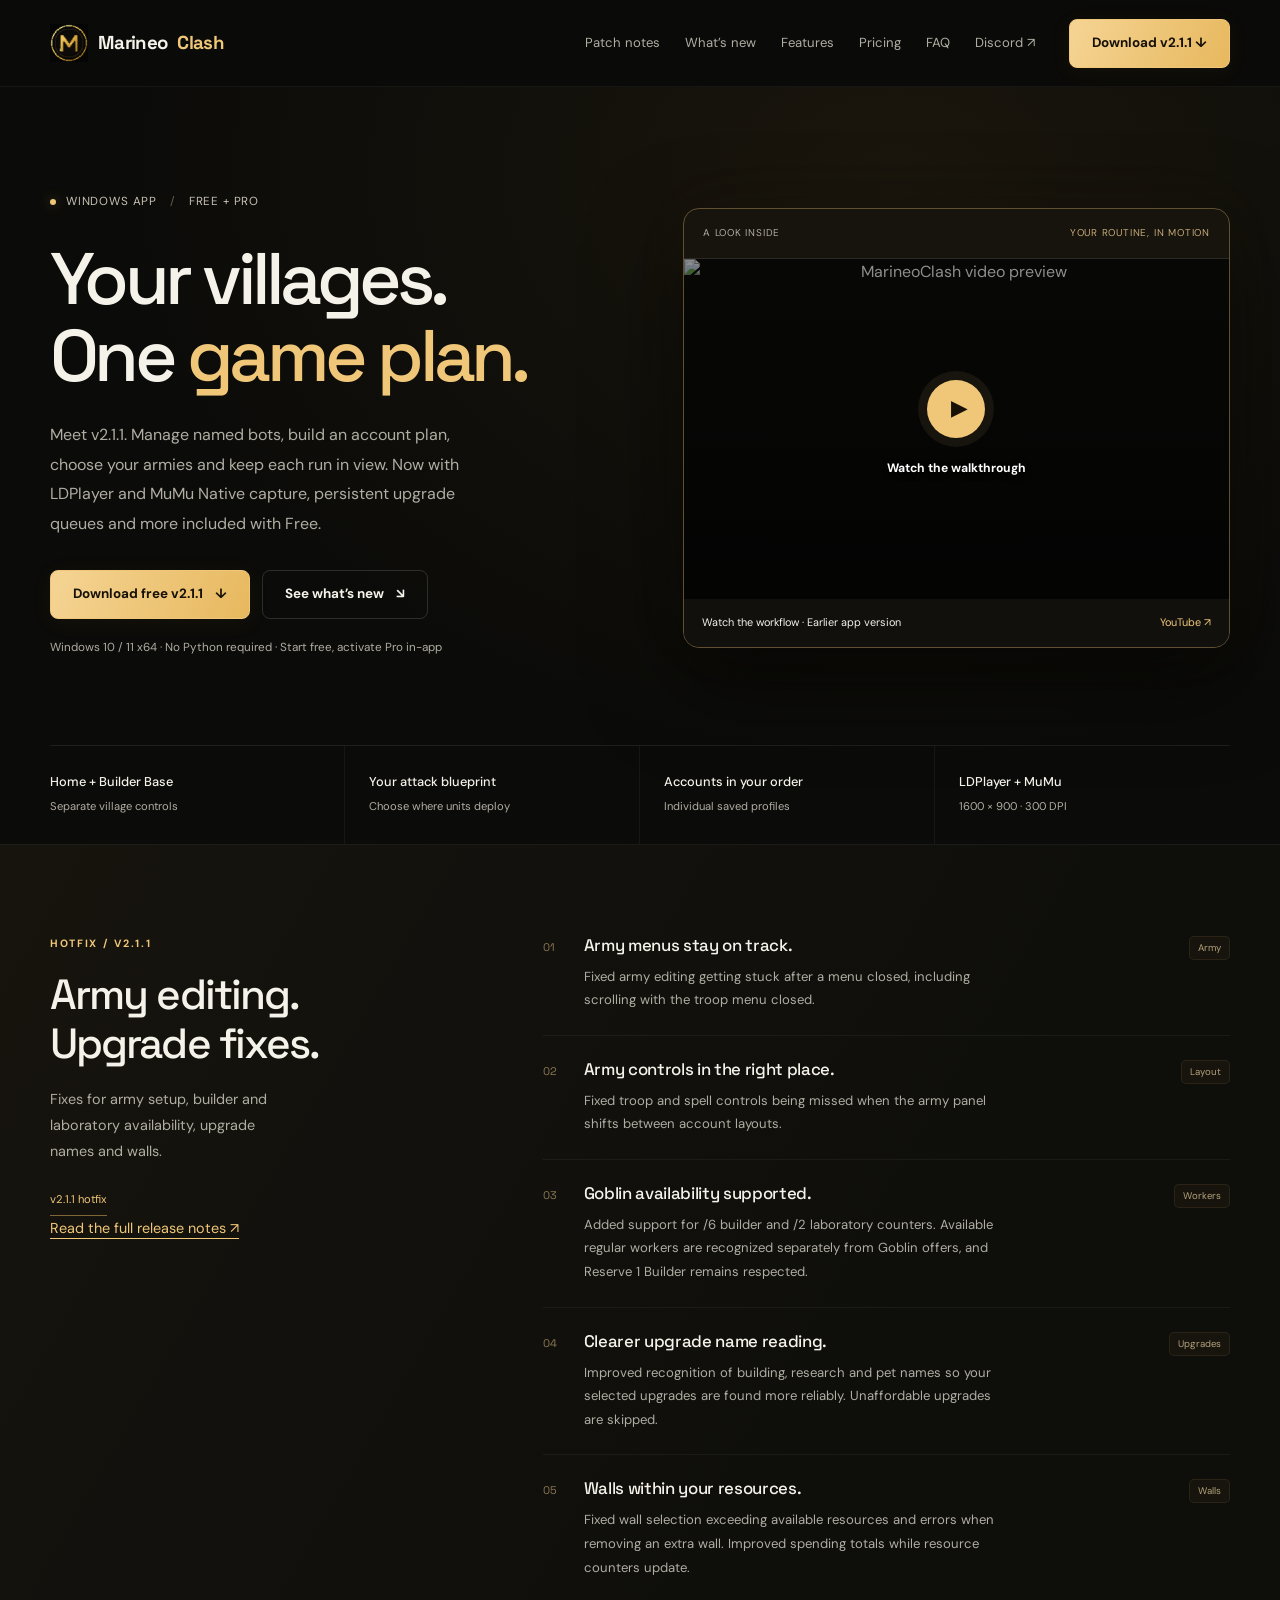
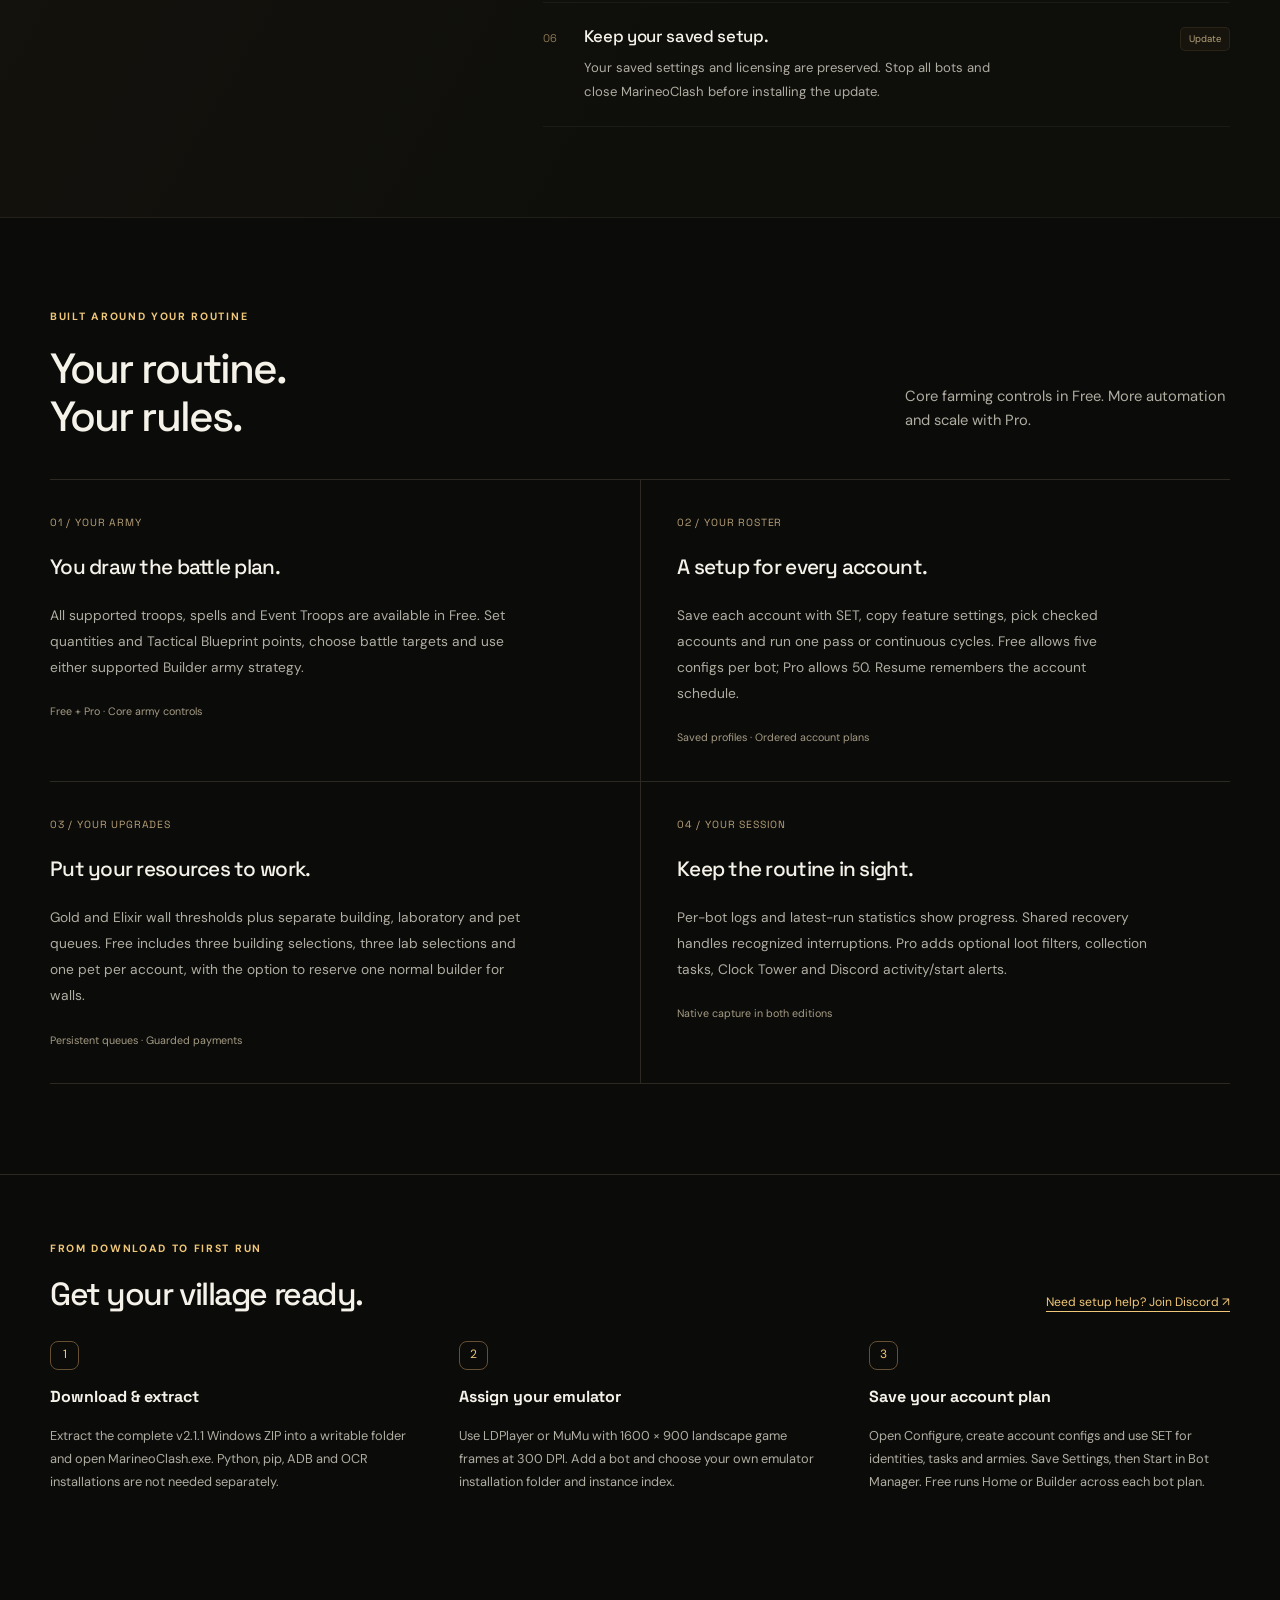
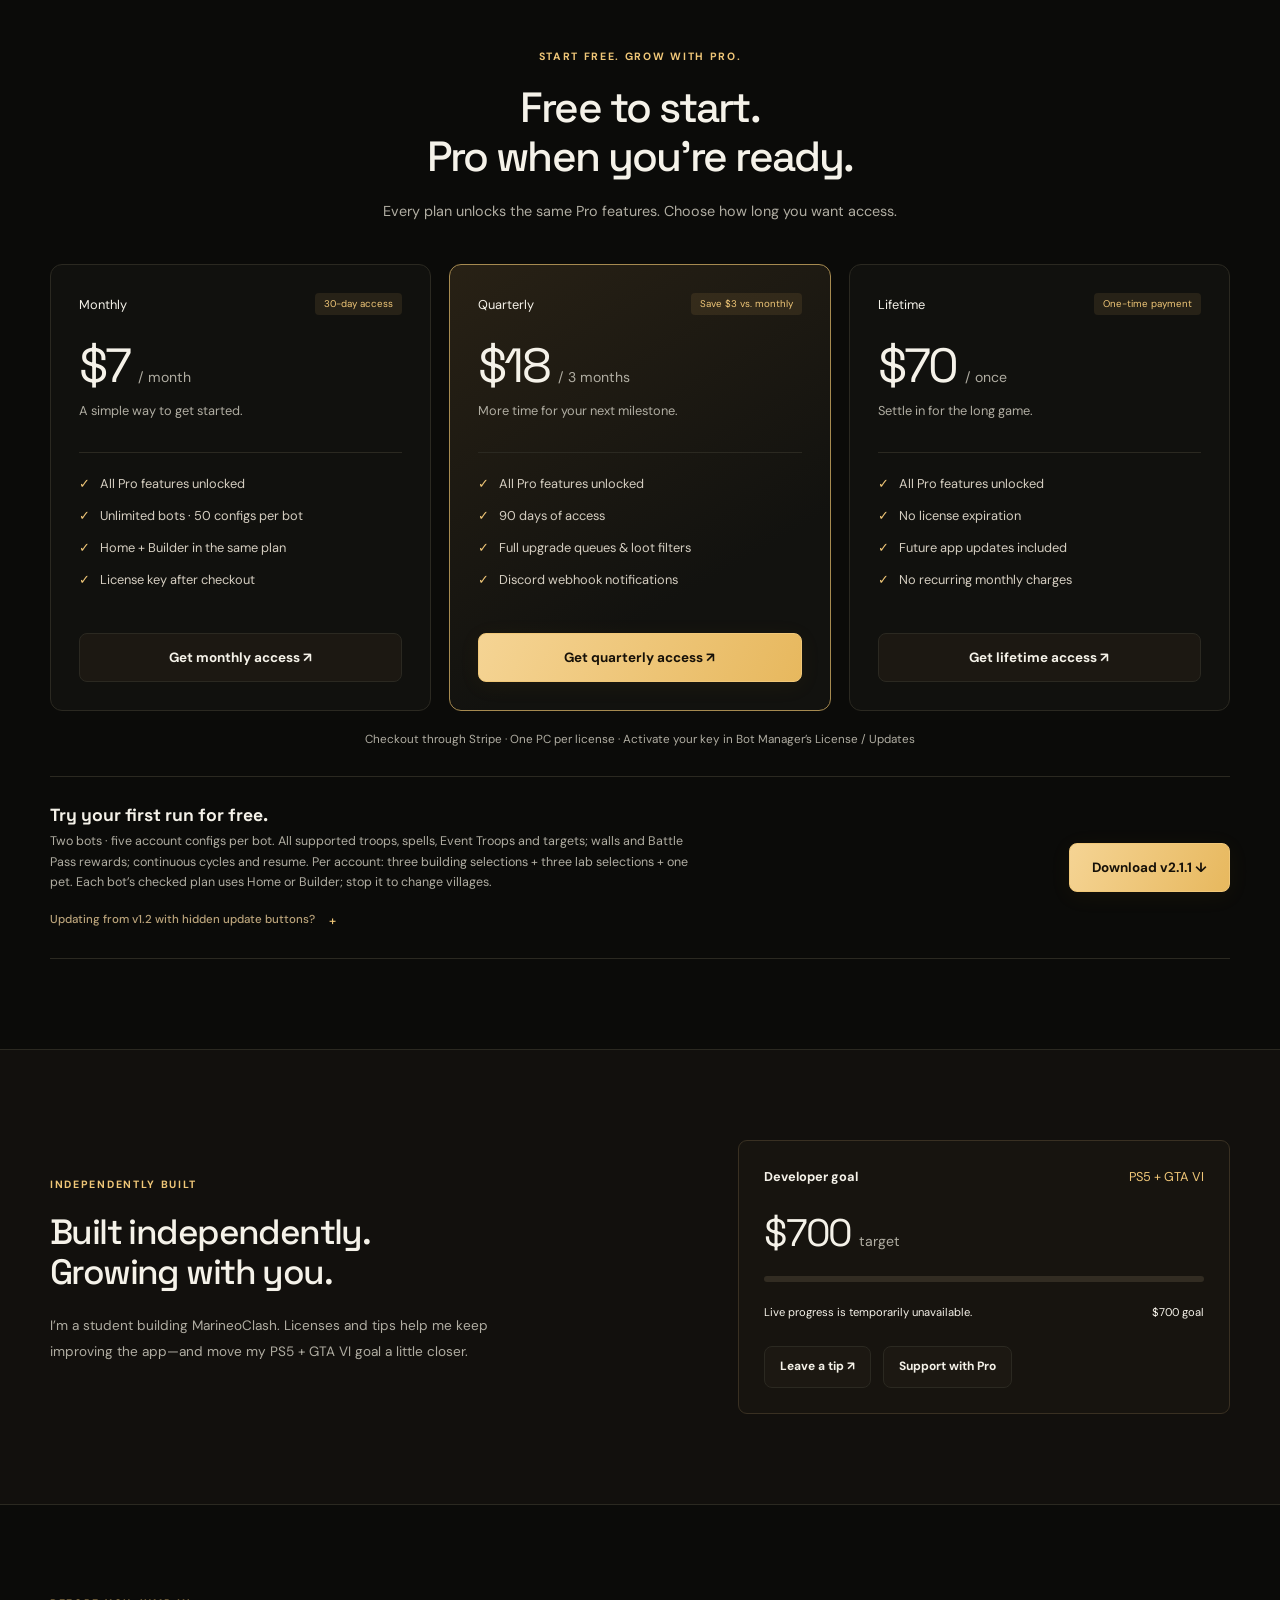
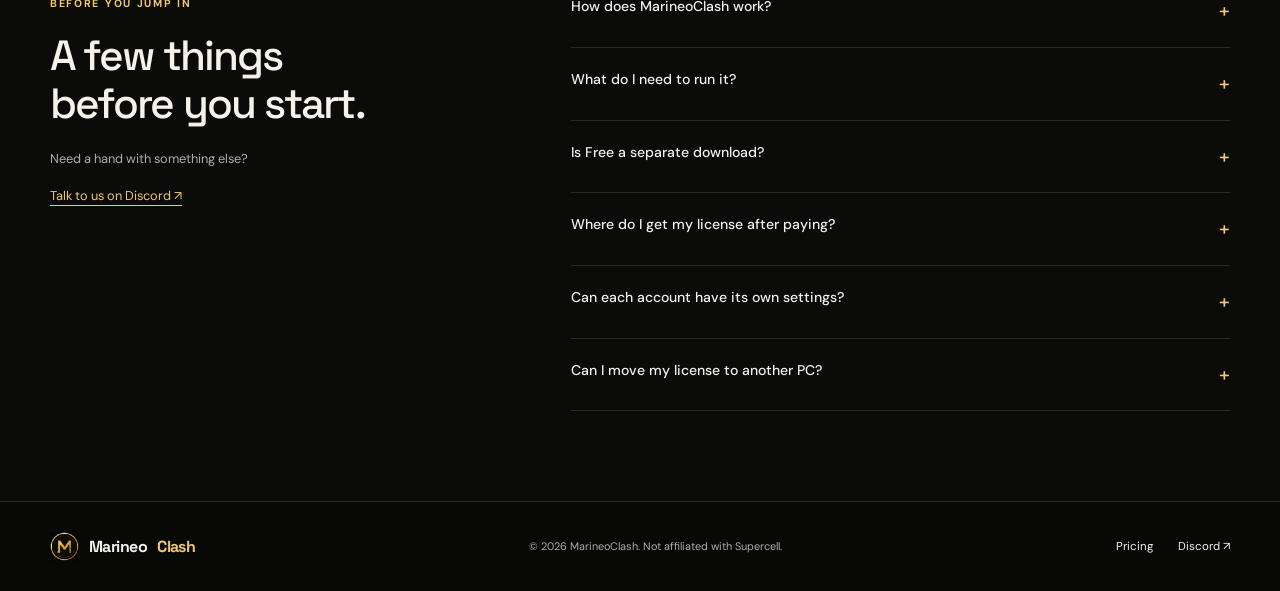
==== commit b3cb2f99: "Publish MarineoClash v2.1.1: index.html" ====
--- a/index.html
+++ b/index.html
@@ -24,7 +24,7 @@
 <header class="header"><div class="wrap nav">
   <a class="brand" href="./" aria-label="MarineoClash home"><img src="assets/marineoclash_logo.png" alt="" width="38" height="38">Marineo<span class="gold">Clash</span></a>
   <button class="btn menu-btn" id="menu-toggle" aria-expanded="false" aria-controls="navigation">Menu ☰</button>
-  <nav class="nav-links" id="navigation" aria-label="Main navigation" hidden><a href="#whats-new">What’s new</a><a href="#features">Features</a><a href="#pricing">Pricing</a><a href="#faq">FAQ</a><a href="https://discord.gg/prnFAWAHz4" target="_blank" rel="noopener noreferrer">Discord ↗</a></nav>
+  <nav class="nav-links" id="navigation" aria-label="Main navigation" hidden><a href="release-notes.html">Patch notes</a><a href="#whats-new">What’s new</a><a href="#features">Features</a><a href="#pricing">Pricing</a><a href="#faq">FAQ</a><a href="https://discord.gg/prnFAWAHz4" target="_blank" rel="noopener noreferrer">Discord ↗</a></nav>
   <a class="btn primary" href="#download">Download v2.1.1 ↓</a>
 </div></header>
 <main id="main">
@@ -33,7 +33,7 @@
     <div class="release"><span class="dot"></span> Windows app <span class="release-divider">/</span> Free + Pro</div>
     <h1>Your villages.<br>One <span class="gold">game plan.</span></h1>
     <p class="hero-copy">Meet v2.1.1. Manage named bots, build an account plan, choose your armies and keep each run in view. Now with LDPlayer and MuMu Native capture, persistent upgrade queues and more included with Free.</p>
-    <div class="actions"><a class="btn primary" href="https://github.com/NoorManahil/marineoclash/releases/download/v2.1/MarineoClash-2.1-win64.zip">Download free v2.1.1 <span aria-hidden="true">↓</span></a><a class="btn ghost" href="#whats-new">See what’s new <span aria-hidden="true">↘</span></a></div>
+    <div class="actions"><a class="btn primary" href="https://github.com/NoorManahil/marineoclash/releases/download/v2.1/MarineoClash-2.1-win64.zip" download="MarineoClash-2.1-win64.zip">Download free v2.1.1 <span aria-hidden="true">↓</span></a><a class="btn ghost" href="#whats-new">See what’s new <span aria-hidden="true">↘</span></a></div>
     <p class="fine">Windows 10 / 11 x64 · No Python required · Start free, activate Pro in-app</p>
   </div>
   <div class="showcase" id="showcase">
@@ -44,7 +44,7 @@
   <div class="specs" aria-label="App essentials"><div class="spec"><strong>Home + Builder Base</strong><span>Separate village controls</span></div><div class="spec"><strong>Your attack blueprint</strong><span>Choose where units deploy</span></div><div class="spec"><strong>Accounts in your order</strong><span>Individual saved profiles</span></div><div class="spec"><strong>LDPlayer + MuMu</strong><span>1600 × 900 · 300 DPI</span></div></div>
 </div></section>
 <section class="section update-section" id="whats-new"><div class="wrap update-layout">
-  <div class="update-intro"><div class="eyebrow">Hotfix / v2.1.1</div><h2>Army editing.<br>Upgrade fixes.</h2><p>Fixes for army setup, builder and laboratory availability, upgrade names and walls.</p><span class="update-status">v2.1.1 hotfix</span><p><a class="text-link" href="https://github.com/NoorManahil/marineoclash/releases/tag/v2.1" target="_blank" rel="noopener noreferrer">Read the full release notes ↗</a></p></div>
+  <div class="update-intro"><div class="eyebrow">Hotfix / v2.1.1</div><h2>Army editing.<br>Upgrade fixes.</h2><p>Fixes for army setup, builder and laboratory availability, upgrade names and walls.</p><span class="update-status">v2.1.1 hotfix</span><p><a class="text-link" href="release-notes.html">Read the full release notes ↗</a></p></div>
   <div class="update-list">
     <article><span class="update-index">01</span><div><h3>Army menus stay on track.</h3><p>Fixed army editing getting stuck after a menu closed, including scrolling with the troop menu closed.</p></div><span class="update-tag">Army</span></article>
     <article><span class="update-index">02</span><div><h3>Army controls in the right place.</h3><p>Fixed troop and spell controls being missed when the army panel shifts between account layouts.</p></div><span class="update-tag">Layout</span></article>
@@ -74,7 +74,7 @@
     <article class="plan featured"><div class="plan-label">Quarterly <span class="pill">Save $3 vs. monthly</span></div><div class="price">$18 <small>/ 3 months</small></div><p>More time for your next milestone.</p><ul><li>All Pro features unlocked</li><li>90 days of access</li><li>Full upgrade queues & loot filters</li><li>Discord webhook notifications</li></ul><a class="btn primary" href="https://buy.stripe.com/6oUdR9aLz93DgJHbQC6Vq01" target="_blank" rel="noopener noreferrer">Get quarterly access ↗</a></article>
     <article class="plan"><div class="plan-label">Lifetime <span class="pill">One-time payment</span></div><div class="price">$70 <small>/ once</small></div><p>Settle in for the long game.</p><ul><li>All Pro features unlocked</li><li>No license expiration</li><li>Future app updates included</li><li>No recurring monthly charges</li></ul><a class="btn" href="https://buy.stripe.com/dRmaEXf1PcfP3WVbQC6Vq02" target="_blank" rel="noopener noreferrer">Get lifetime access ↗</a></article>
   </div><p class="fine" style="text-align:center">Checkout through Stripe · One PC per license · Activate your key in Bot Manager’s License / Updates</p>
-  <div class="free-bar" id="download"><div><h3 style="margin-bottom:0">Try your first run for free.</h3><p>Two bots · five account configs per bot. All supported troops, spells, Event Troops and targets; walls and Battle Pass rewards; continuous cycles and resume. Per account: three building selections + three lab selections + one pet. Each bot’s checked plan uses Home or Builder; stop it to change villages.</p><details class="updater-help"><summary>Updating from v1.2 with hidden update buttons?</summary><p><a class="text-link" href="https://github.com/NoorManahil/marineoclash/releases/download/v2.1/MarineoClash-v1.2-to-v2.1-Updater.exe">Download the small v1.2 → v2.1.1 updater</a>, place it in your existing MarineoClash folder, close the app, and run it.</p></details></div><a class="btn primary" href="https://github.com/NoorManahil/marineoclash/releases/download/v2.1/MarineoClash-2.1-win64.zip">Download v2.1.1 ↓</a></div>
+  <div class="free-bar" id="download"><div><h3 style="margin-bottom:0">Try your first run for free.</h3><p>Two bots · five account configs per bot. All supported troops, spells, Event Troops and targets; walls and Battle Pass rewards; continuous cycles and resume. Per account: three building selections + three lab selections + one pet. Each bot’s checked plan uses Home or Builder; stop it to change villages.</p><details class="updater-help"><summary>Updating from v1.2 with hidden update buttons?</summary><p><a class="text-link" href="https://github.com/NoorManahil/marineoclash/releases/download/v2.1/MarineoClash-v1.2-to-v2.1-Updater.exe" download="MarineoClash-v1.2-to-v2.1-Updater.exe">Download the small v1.2 → v2.1.1 updater</a>, place it in your existing MarineoClash folder, close the app, and run it.</p></details></div><a class="btn primary" href="https://github.com/NoorManahil/marineoclash/releases/download/v2.1/MarineoClash-2.1-win64.zip" download="MarineoClash-2.1-win64.zip">Download v2.1.1 ↓</a></div>
 </div></section>
 <section class="section band" id="goal"><div class="wrap support-grid">
   <div><div class="eyebrow">Independently built</div><h2>Built independently.<br>Growing with you.</h2><p>I’m a student building MarineoClash. Licenses and tips help me keep improving the app—and move my PS5 + GTA VI goal a little closer.</p></div>
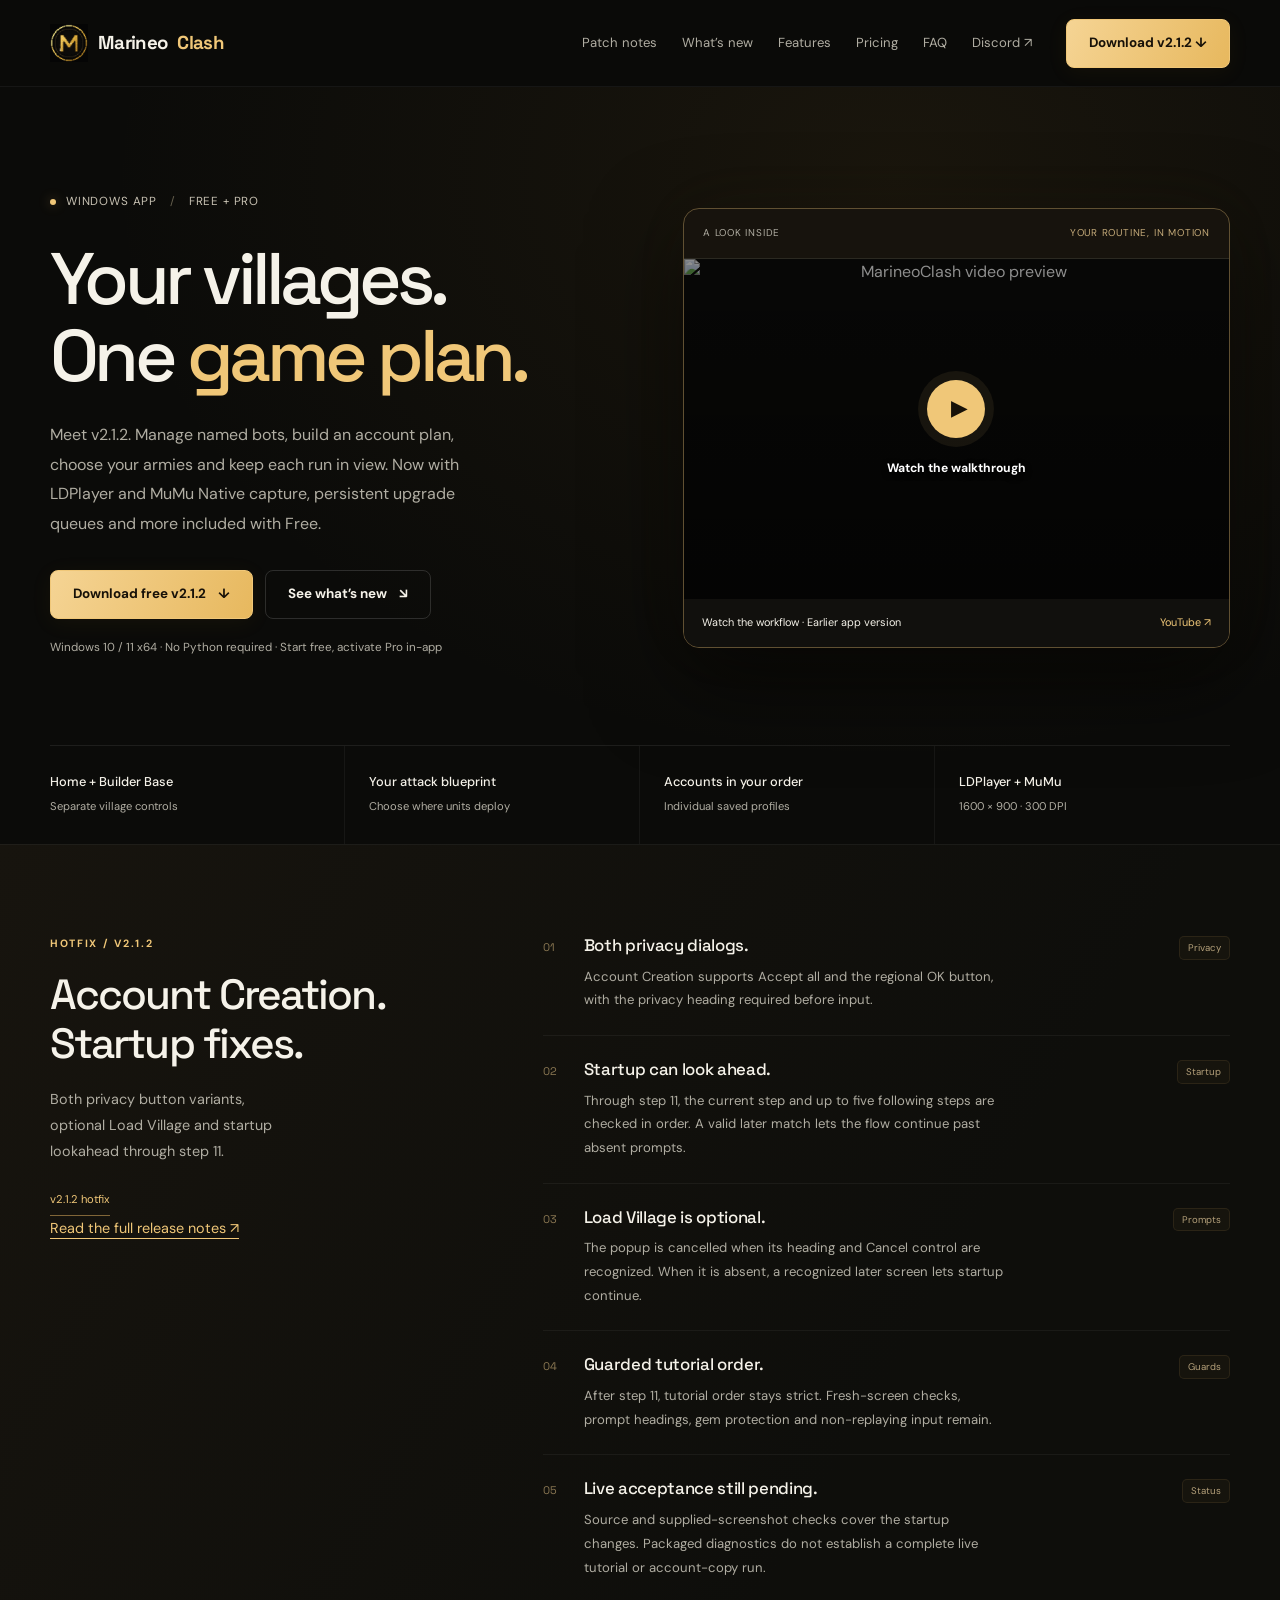
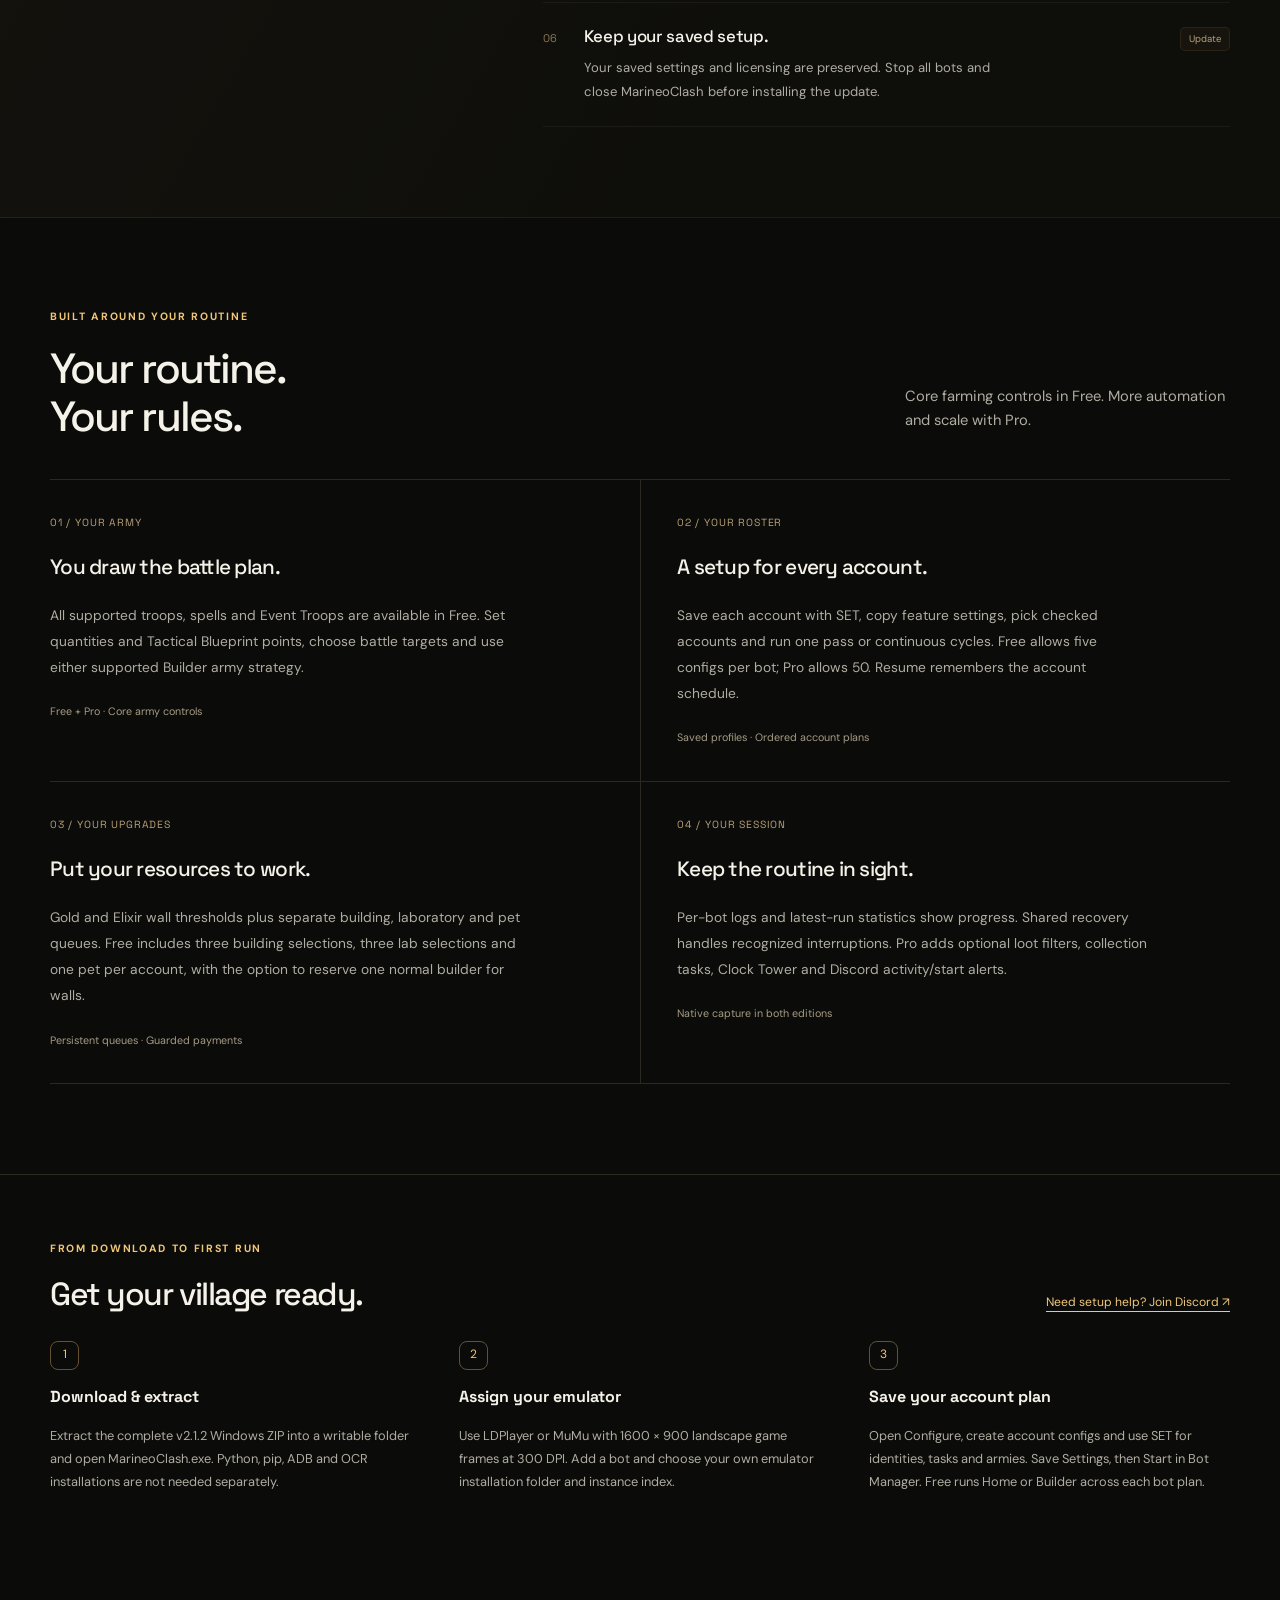
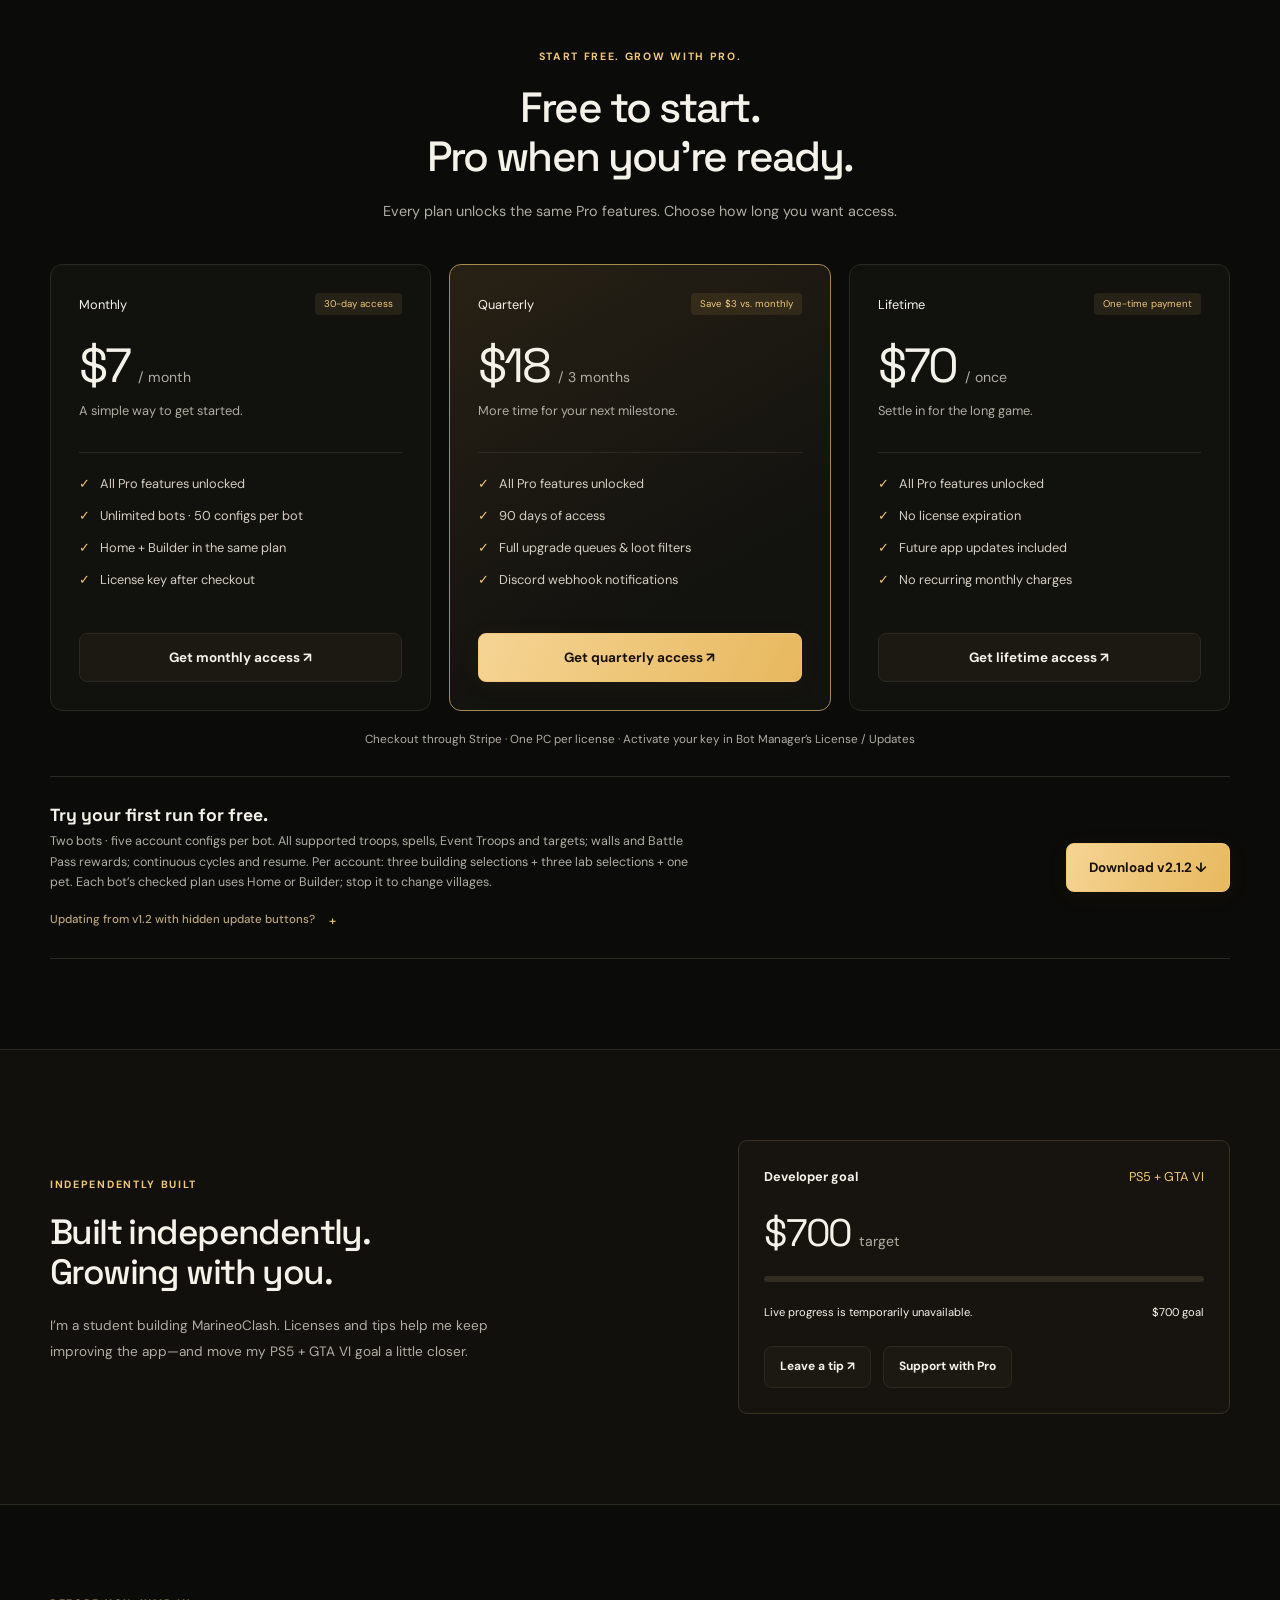
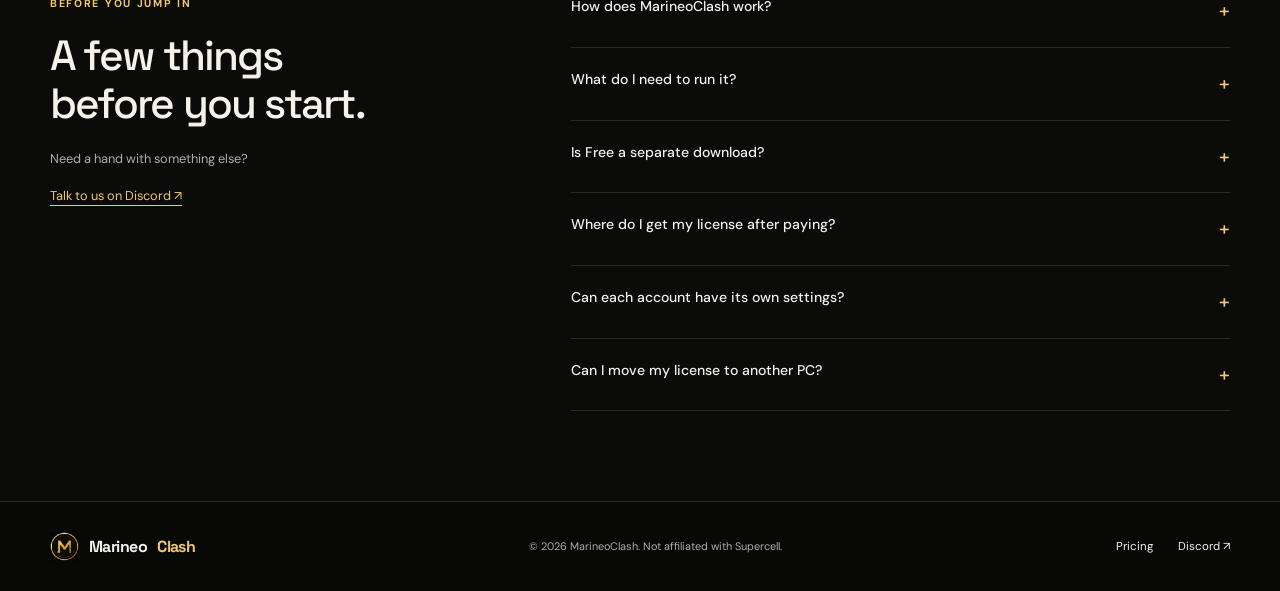
==== commit d7580d69: "Publish MarineoClash v2.1.2: index.html" ====
--- a/index.html
+++ b/index.html
@@ -4,20 +4,20 @@
   <meta charset="utf-8">
   <meta name="viewport" content="width=device-width, initial-scale=1">
   <meta name="google-site-verification" content="G2IDYWaqkw51EsxuxC12QRb1eGo498JdrrFDBi8lhSM">
-  <title>MarineoClash v2.1.1 — Your bots. Your village plans.</title>
-  <meta name="description" content="MarineoClash v2.1.1 fixes army editing, builder and laboratory availability, upgrade name recognition and wall upgrades.">
+  <title>MarineoClash v2.1.2 — Your bots. Your village plans.</title>
+  <meta name="description" content="MarineoClash v2.1.2 updates Account Creation with both privacy button variants, optional Load Village and startup lookahead through step 11.">
   <link rel="canonical" href="https://marineoclash.app/">
   <link rel="icon" href="assets/marineoclash_logo.ico">
   <meta property="og:type" content="website">
   <meta property="og:url" content="https://marineoclash.app/">
-  <meta property="og:title" content="MarineoClash v2.1.1 — Your bots. Your village plans.">
-  <meta property="og:description" content="MarineoClash v2.1.1 fixes army editing, builder and laboratory availability, upgrade name recognition and wall upgrades.">
+  <meta property="og:title" content="MarineoClash v2.1.2 — Your bots. Your village plans.">
+  <meta property="og:description" content="MarineoClash v2.1.2 updates Account Creation with both privacy button variants, optional Load Village and startup lookahead through step 11.">
   <meta property="og:image" content="https://marineoclash.app/assets/marineoclash_logo.png">
   <meta name="twitter:card" content="summary">
   <link rel="stylesheet" href="assets/site.css">
   <link rel="stylesheet" href="assets/site-v2.css">
   <script src="assets/site.js" defer></script>
-  <script type="application/ld+json">{"@context":"https://schema.org","@type":"SoftwareApplication","name":"MarineoClash","softwareVersion":"2.1.1","operatingSystem":"Windows 10, Windows 11 (64-bit)","applicationCategory":"GameApplication","offers":[{"@type":"Offer","name":"Free","price":"0","priceCurrency":"USD"},{"@type":"Offer","name":"Pro Monthly","price":"7","priceCurrency":"USD"},{"@type":"Offer","name":"Pro Quarterly","price":"18","priceCurrency":"USD"},{"@type":"Offer","name":"Pro Lifetime","price":"70","priceCurrency":"USD"}]}</script>
+  <script type="application/ld+json">{"@context":"https://schema.org","@type":"SoftwareApplication","name":"MarineoClash","softwareVersion":"2.1.2","operatingSystem":"Windows 10, Windows 11 (64-bit)","applicationCategory":"GameApplication","offers":[{"@type":"Offer","name":"Free","price":"0","priceCurrency":"USD"},{"@type":"Offer","name":"Pro Monthly","price":"7","priceCurrency":"USD"},{"@type":"Offer","name":"Pro Quarterly","price":"18","priceCurrency":"USD"},{"@type":"Offer","name":"Pro Lifetime","price":"70","priceCurrency":"USD"}]}</script>
 </head>
 <body>
 <a class="skip" href="#main">Skip to content</a>
@@ -25,15 +25,15 @@
   <a class="brand" href="./" aria-label="MarineoClash home"><img src="assets/marineoclash_logo.png" alt="" width="38" height="38">Marineo<span class="gold">Clash</span></a>
   <button class="btn menu-btn" id="menu-toggle" aria-expanded="false" aria-controls="navigation">Menu ☰</button>
   <nav class="nav-links" id="navigation" aria-label="Main navigation" hidden><a href="release-notes.html">Patch notes</a><a href="#whats-new">What’s new</a><a href="#features">Features</a><a href="#pricing">Pricing</a><a href="#faq">FAQ</a><a href="https://discord.gg/prnFAWAHz4" target="_blank" rel="noopener noreferrer">Discord ↗</a></nav>
-  <a class="btn primary" href="#download">Download v2.1.1 ↓</a>
+  <a class="btn primary" href="#download">Download v2.1.2 ↓</a>
 </div></header>
 <main id="main">
 <section class="hero"><div class="wrap">
   <div class="hero-grid"><div>
     <div class="release"><span class="dot"></span> Windows app <span class="release-divider">/</span> Free + Pro</div>
     <h1>Your villages.<br>One <span class="gold">game plan.</span></h1>
-    <p class="hero-copy">Meet v2.1.1. Manage named bots, build an account plan, choose your armies and keep each run in view. Now with LDPlayer and MuMu Native capture, persistent upgrade queues and more included with Free.</p>
-    <div class="actions"><a class="btn primary" href="https://github.com/NoorManahil/marineoclash/releases/download/v2.1/MarineoClash-2.1-win64.zip" download="MarineoClash-2.1-win64.zip">Download free v2.1.1 <span aria-hidden="true">↓</span></a><a class="btn ghost" href="#whats-new">See what’s new <span aria-hidden="true">↘</span></a></div>
+    <p class="hero-copy">Meet v2.1.2. Manage named bots, build an account plan, choose your armies and keep each run in view. Now with LDPlayer and MuMu Native capture, persistent upgrade queues and more included with Free.</p>
+    <div class="actions"><a class="btn primary" href="https://github.com/NoorManahil/marineoclash/releases/download/v2.1.2/MarineoClash-2.1.2-win64.zip">Download free v2.1.2 <span aria-hidden="true">↓</span></a><a class="btn ghost" href="#whats-new">See what’s new <span aria-hidden="true">↘</span></a></div>
     <p class="fine">Windows 10 / 11 x64 · No Python required · Start free, activate Pro in-app</p>
   </div>
   <div class="showcase" id="showcase">
@@ -44,13 +44,13 @@
   <div class="specs" aria-label="App essentials"><div class="spec"><strong>Home + Builder Base</strong><span>Separate village controls</span></div><div class="spec"><strong>Your attack blueprint</strong><span>Choose where units deploy</span></div><div class="spec"><strong>Accounts in your order</strong><span>Individual saved profiles</span></div><div class="spec"><strong>LDPlayer + MuMu</strong><span>1600 × 900 · 300 DPI</span></div></div>
 </div></section>
 <section class="section update-section" id="whats-new"><div class="wrap update-layout">
-  <div class="update-intro"><div class="eyebrow">Hotfix / v2.1.1</div><h2>Army editing.<br>Upgrade fixes.</h2><p>Fixes for army setup, builder and laboratory availability, upgrade names and walls.</p><span class="update-status">v2.1.1 hotfix</span><p><a class="text-link" href="release-notes.html">Read the full release notes ↗</a></p></div>
+  <div class="update-intro"><div class="eyebrow">Hotfix / v2.1.2</div><h2>Account Creation.<br>Startup fixes.</h2><p>Both privacy button variants, optional Load Village and startup lookahead through step 11.</p><span class="update-status">v2.1.2 hotfix</span><p><a class="text-link" href="release-notes.html">Read the full release notes ↗</a></p></div>
   <div class="update-list">
-    <article><span class="update-index">01</span><div><h3>Army menus stay on track.</h3><p>Fixed army editing getting stuck after a menu closed, including scrolling with the troop menu closed.</p></div><span class="update-tag">Army</span></article>
-    <article><span class="update-index">02</span><div><h3>Army controls in the right place.</h3><p>Fixed troop and spell controls being missed when the army panel shifts between account layouts.</p></div><span class="update-tag">Layout</span></article>
-    <article><span class="update-index">03</span><div><h3>Goblin availability supported.</h3><p>Added support for /6 builder and /2 laboratory counters. Available regular workers are recognized separately from Goblin offers, and Reserve 1 Builder remains respected.</p></div><span class="update-tag">Workers</span></article>
-    <article><span class="update-index">04</span><div><h3>Clearer upgrade name reading.</h3><p>Improved recognition of building, research and pet names so your selected upgrades are found more reliably. Unaffordable upgrades are skipped.</p></div><span class="update-tag">Upgrades</span></article>
-    <article><span class="update-index">05</span><div><h3>Walls within your resources.</h3><p>Fixed wall selection exceeding available resources and errors when removing an extra wall. Improved spending totals while resource counters update.</p></div><span class="update-tag">Walls</span></article>
+    <article><span class="update-index">01</span><div><h3>Both privacy dialogs.</h3><p>Account Creation supports Accept all and the regional OK button, with the privacy heading required before input.</p></div><span class="update-tag">Privacy</span></article>
+    <article><span class="update-index">02</span><div><h3>Startup can look ahead.</h3><p>Through step 11, the current step and up to five following steps are checked in order. A valid later match lets the flow continue past absent prompts.</p></div><span class="update-tag">Startup</span></article>
+    <article><span class="update-index">03</span><div><h3>Load Village is optional.</h3><p>The popup is cancelled when its heading and Cancel control are recognized. When it is absent, a recognized later screen lets startup continue.</p></div><span class="update-tag">Prompts</span></article>
+    <article><span class="update-index">04</span><div><h3>Guarded tutorial order.</h3><p>After step 11, tutorial order stays strict. Fresh-screen checks, prompt headings, gem protection and non-replaying input remain.</p></div><span class="update-tag">Guards</span></article>
+    <article><span class="update-index">05</span><div><h3>Live acceptance still pending.</h3><p>Source and supplied-screenshot checks cover the startup changes. Packaged diagnostics do not establish a complete live tutorial or account-copy run.</p></div><span class="update-tag">Status</span></article>
     <article><span class="update-index">06</span><div><h3>Keep your saved setup.</h3><p>Your saved settings and licensing are preserved. Stop all bots and close MarineoClash before installing the update.</p></div><span class="update-tag">Update</span></article>
   </div>
 </div></section>
@@ -65,7 +65,7 @@
 </div></section>
 <section class="section setup-section" id="setup"><div class="wrap">
   <div class="section-head"><div><div class="eyebrow">From download to first run</div><h2>Get your village ready.</h2></div><a class="text-link" href="https://discord.gg/prnFAWAHz4" target="_blank" rel="noopener noreferrer">Need setup help? Join Discord ↗</a></div>
-  <div class="steps"><article><span class="step-number">1</span><h3>Download & extract</h3><p>Extract the complete v2.1.1 Windows ZIP into a writable folder and open MarineoClash.exe. Python, pip, ADB and OCR installations are not needed separately.</p></article><article><span class="step-number">2</span><h3>Assign your emulator</h3><p>Use LDPlayer or MuMu with 1600 × 900 landscape game frames at 300 DPI. Add a bot and choose your own emulator installation folder and instance index.</p></article><article><span class="step-number">3</span><h3>Save your account plan</h3><p>Open Configure, create account configs and use SET for identities, tasks and armies. Save Settings, then Start in Bot Manager. Free runs Home or Builder across each bot plan.</p></article></div>
+  <div class="steps"><article><span class="step-number">1</span><h3>Download & extract</h3><p>Extract the complete v2.1.2 Windows ZIP into a writable folder and open MarineoClash.exe. Python, pip, ADB and OCR installations are not needed separately.</p></article><article><span class="step-number">2</span><h3>Assign your emulator</h3><p>Use LDPlayer or MuMu with 1600 × 900 landscape game frames at 300 DPI. Add a bot and choose your own emulator installation folder and instance index.</p></article><article><span class="step-number">3</span><h3>Save your account plan</h3><p>Open Configure, create account configs and use SET for identities, tasks and armies. Save Settings, then Start in Bot Manager. Free runs Home or Builder across each bot plan.</p></article></div>
 </div></section>
 <section class="section" id="pricing"><div class="wrap">
   <div class="pricing-head"><div class="eyebrow">Start free. Grow with Pro.</div><h2>Free to start.<br>Pro when you’re ready.</h2><p>Every plan unlocks the same Pro features. Choose how long you want access.</p></div>
@@ -74,7 +74,7 @@
     <article class="plan featured"><div class="plan-label">Quarterly <span class="pill">Save $3 vs. monthly</span></div><div class="price">$18 <small>/ 3 months</small></div><p>More time for your next milestone.</p><ul><li>All Pro features unlocked</li><li>90 days of access</li><li>Full upgrade queues & loot filters</li><li>Discord webhook notifications</li></ul><a class="btn primary" href="https://buy.stripe.com/6oUdR9aLz93DgJHbQC6Vq01" target="_blank" rel="noopener noreferrer">Get quarterly access ↗</a></article>
     <article class="plan"><div class="plan-label">Lifetime <span class="pill">One-time payment</span></div><div class="price">$70 <small>/ once</small></div><p>Settle in for the long game.</p><ul><li>All Pro features unlocked</li><li>No license expiration</li><li>Future app updates included</li><li>No recurring monthly charges</li></ul><a class="btn" href="https://buy.stripe.com/dRmaEXf1PcfP3WVbQC6Vq02" target="_blank" rel="noopener noreferrer">Get lifetime access ↗</a></article>
   </div><p class="fine" style="text-align:center">Checkout through Stripe · One PC per license · Activate your key in Bot Manager’s License / Updates</p>
-  <div class="free-bar" id="download"><div><h3 style="margin-bottom:0">Try your first run for free.</h3><p>Two bots · five account configs per bot. All supported troops, spells, Event Troops and targets; walls and Battle Pass rewards; continuous cycles and resume. Per account: three building selections + three lab selections + one pet. Each bot’s checked plan uses Home or Builder; stop it to change villages.</p><details class="updater-help"><summary>Updating from v1.2 with hidden update buttons?</summary><p><a class="text-link" href="https://github.com/NoorManahil/marineoclash/releases/download/v2.1/MarineoClash-v1.2-to-v2.1-Updater.exe" download="MarineoClash-v1.2-to-v2.1-Updater.exe">Download the small v1.2 → v2.1.1 updater</a>, place it in your existing MarineoClash folder, close the app, and run it.</p></details></div><a class="btn primary" href="https://github.com/NoorManahil/marineoclash/releases/download/v2.1/MarineoClash-2.1-win64.zip" download="MarineoClash-2.1-win64.zip">Download v2.1.1 ↓</a></div>
+  <div class="free-bar" id="download"><div><h3 style="margin-bottom:0">Try your first run for free.</h3><p>Two bots · five account configs per bot. All supported troops, spells, Event Troops and targets; walls and Battle Pass rewards; continuous cycles and resume. Per account: three building selections + three lab selections + one pet. Each bot’s checked plan uses Home or Builder; stop it to change villages.</p><details class="updater-help"><summary>Updating from v1.2 with hidden update buttons?</summary><p><a class="text-link" href="https://github.com/NoorManahil/marineoclash/releases/download/v2.1.2/MarineoClash-v1.2-to-v2.1.2-Updater.exe">Download the small v1.2 → v2.1.2 updater</a>, place it in your existing MarineoClash folder, close the app, and run it.</p></details></div><a class="btn primary" href="https://github.com/NoorManahil/marineoclash/releases/download/v2.1.2/MarineoClash-2.1.2-win64.zip">Download v2.1.2 ↓</a></div>
 </div></section>
 <section class="section band" id="goal"><div class="wrap support-grid">
   <div><div class="eyebrow">Independently built</div><h2>Built independently.<br>Growing with you.</h2><p>I’m a student building MarineoClash. Licenses and tips help me keep improving the app—and move my PS5 + GTA VI goal a little closer.</p></div>
@@ -83,7 +83,7 @@
 <section class="section" id="faq"><div class="wrap faq-grid"><div><div class="eyebrow">Before you jump in</div><h2>A few things<br>before you start.</h2><p>Need a hand with something else?</p><a class="text-link" href="https://discord.gg/prnFAWAHz4" target="_blank" rel="noopener noreferrer">Talk to us on Discord ↗</a></div><div>
   <details id="safety"><summary>How does MarineoClash work?</summary><p>The app uses external screen capture, computer vision and emulator touch inputs. It does not modify game memory. This does not guarantee protection from detection or account penalties.</p></details>
   <details><summary>What do I need to run it?</summary><p>A Windows 10 or 11 x64 PC, LDPlayer or MuMu, and Clash of Clans. Use 1600 × 900 landscape game frames at 300 DPI. Python is bundled. Native capture uses the selected installed emulator’s vendor DLL; other emulators remain unsupported.</p></details>
-  <details><summary>Is Free a separate download?</summary><p>No. Download v2.1.1 and start in Free mode. Enter a valid key in Bot Manager’s License / Updates to unlock Pro in the same app. Saved configs survive expiry; extra configs remain editable and can be unchecked to meet Free limits.</p></details>
+  <details><summary>Is Free a separate download?</summary><p>No. Download v2.1.2 and start in Free mode. Enter a valid key in Bot Manager’s License / Updates to unlock Pro in the same app. Saved configs survive expiry; extra configs remain editable and can be unchecked to meet Free limits.</p></details>
   <details><summary>Where do I get my license after paying?</summary><p>Stripe redirects you to the delivery page, which retrieves your key from the licensing service. Copy the complete key into the app’s License tab. You can also check your email for delivery. If it takes a moment, keep the confirmation page open.</p></details>
   <details><summary>Can each account have its own settings?</summary><p>Yes. Use SET for each config and check the accounts to run. Free supports five configs per bot, with one village type across the checked plan. Pro supports 50 configs per bot and both villages in one plan. Continuous cycles and account resume are Free too.</p></details>
   <details><summary>Can I move my license to another PC?</summary><p>A license is bound to one PC. Use the app’s license deactivation and transfer controls when changing machines. Contact Discord support if you need help.</p></details>
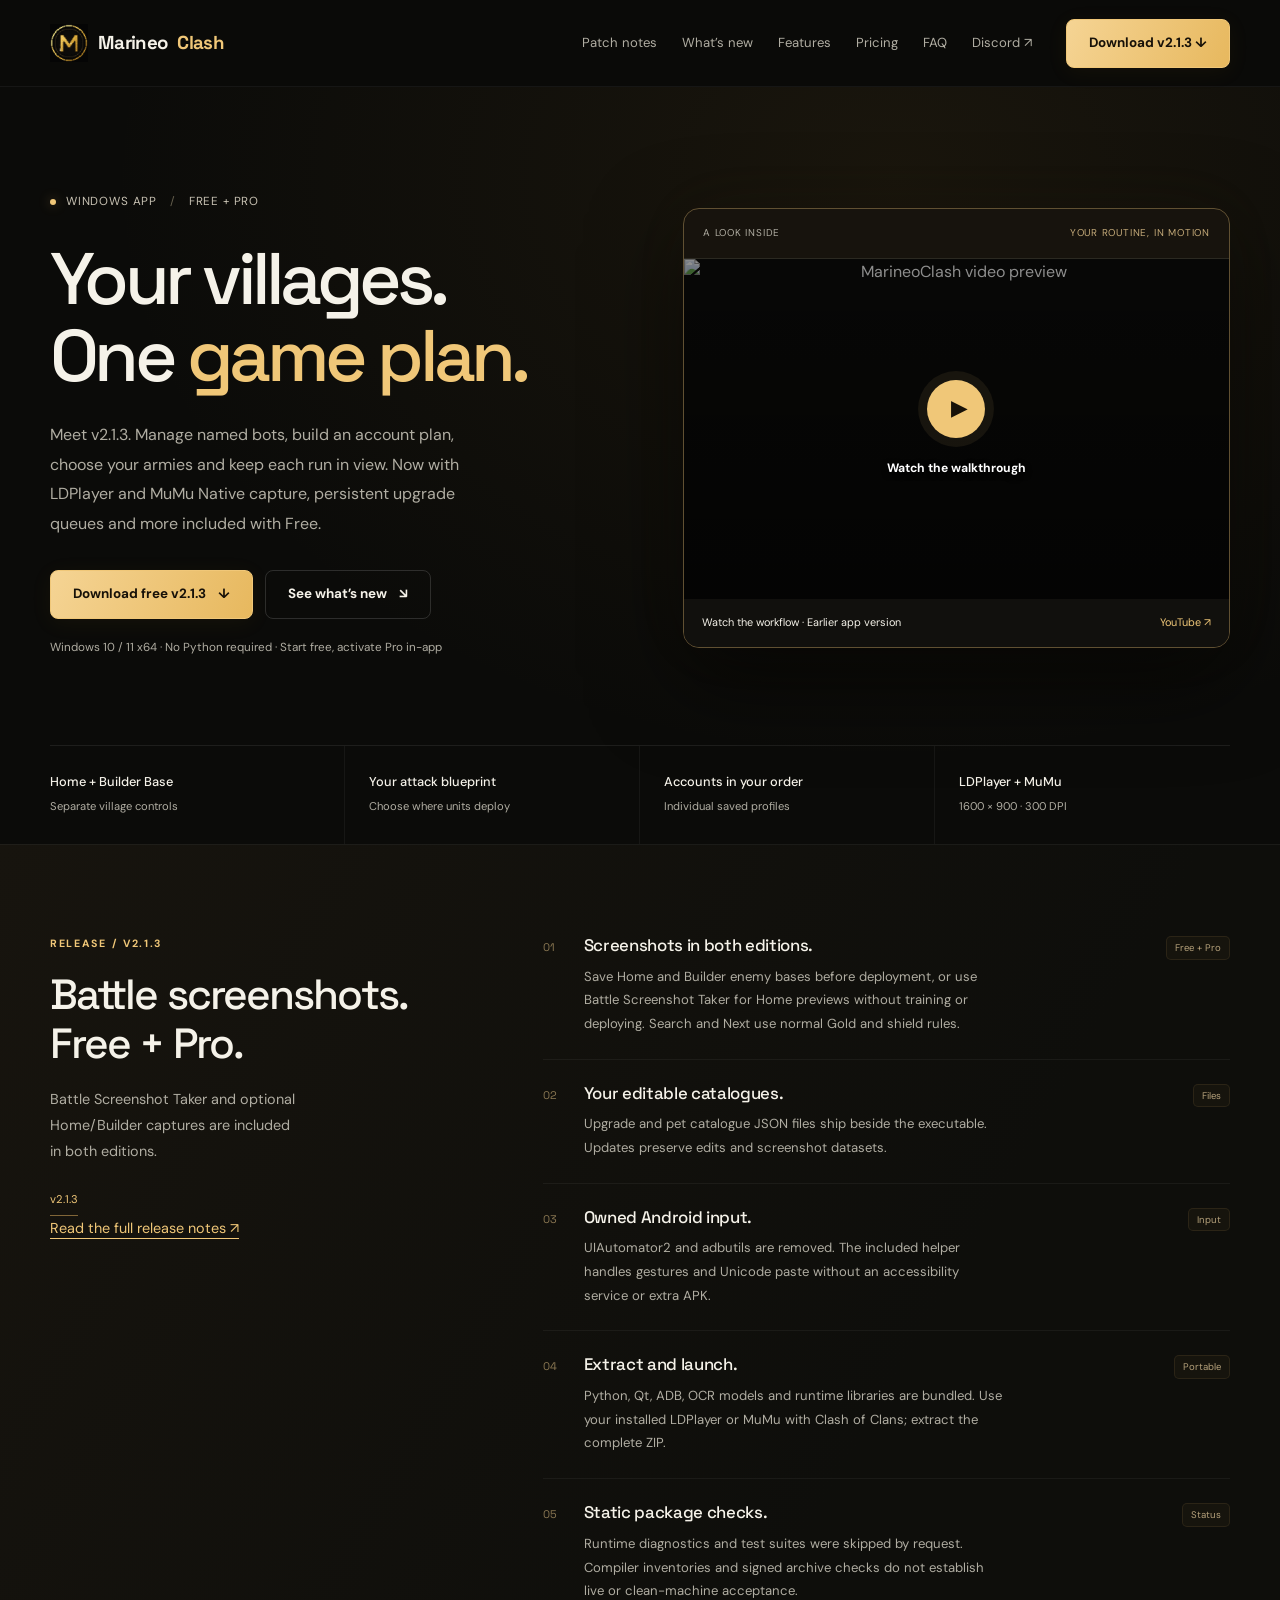
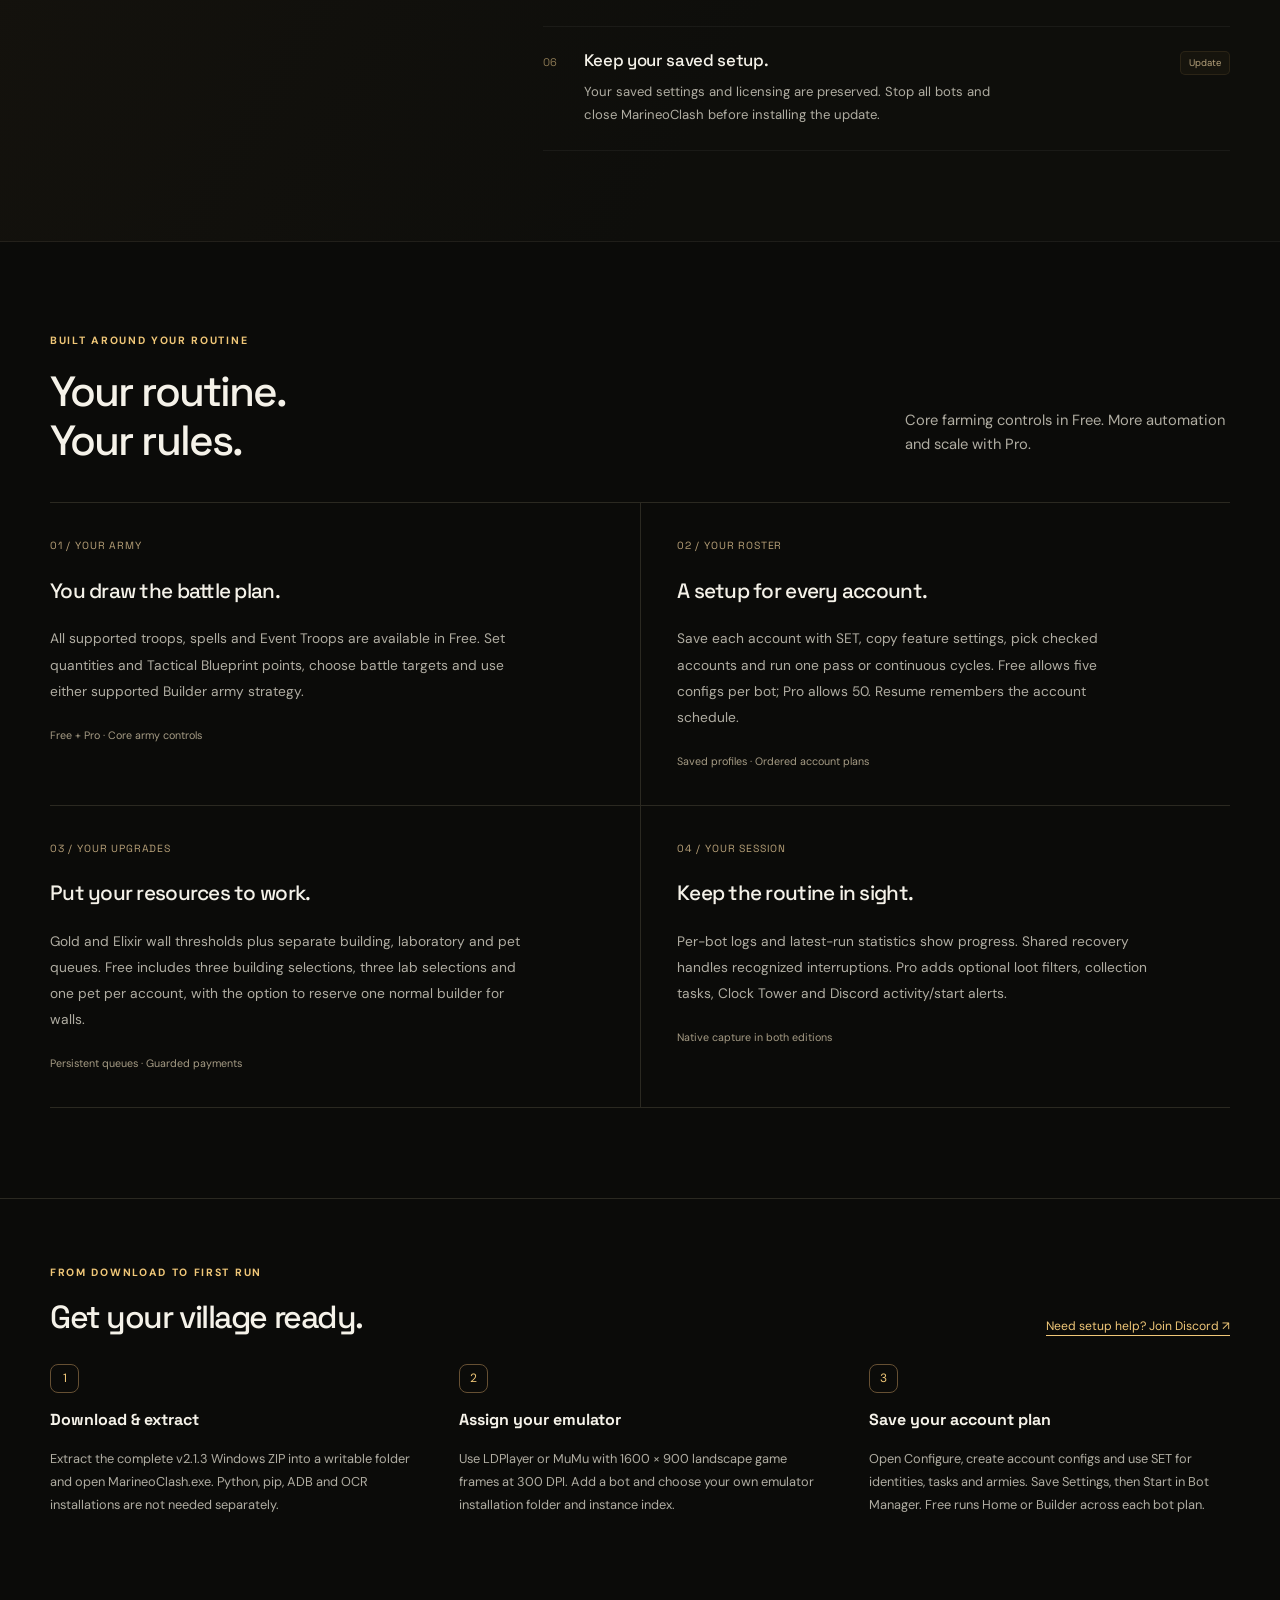
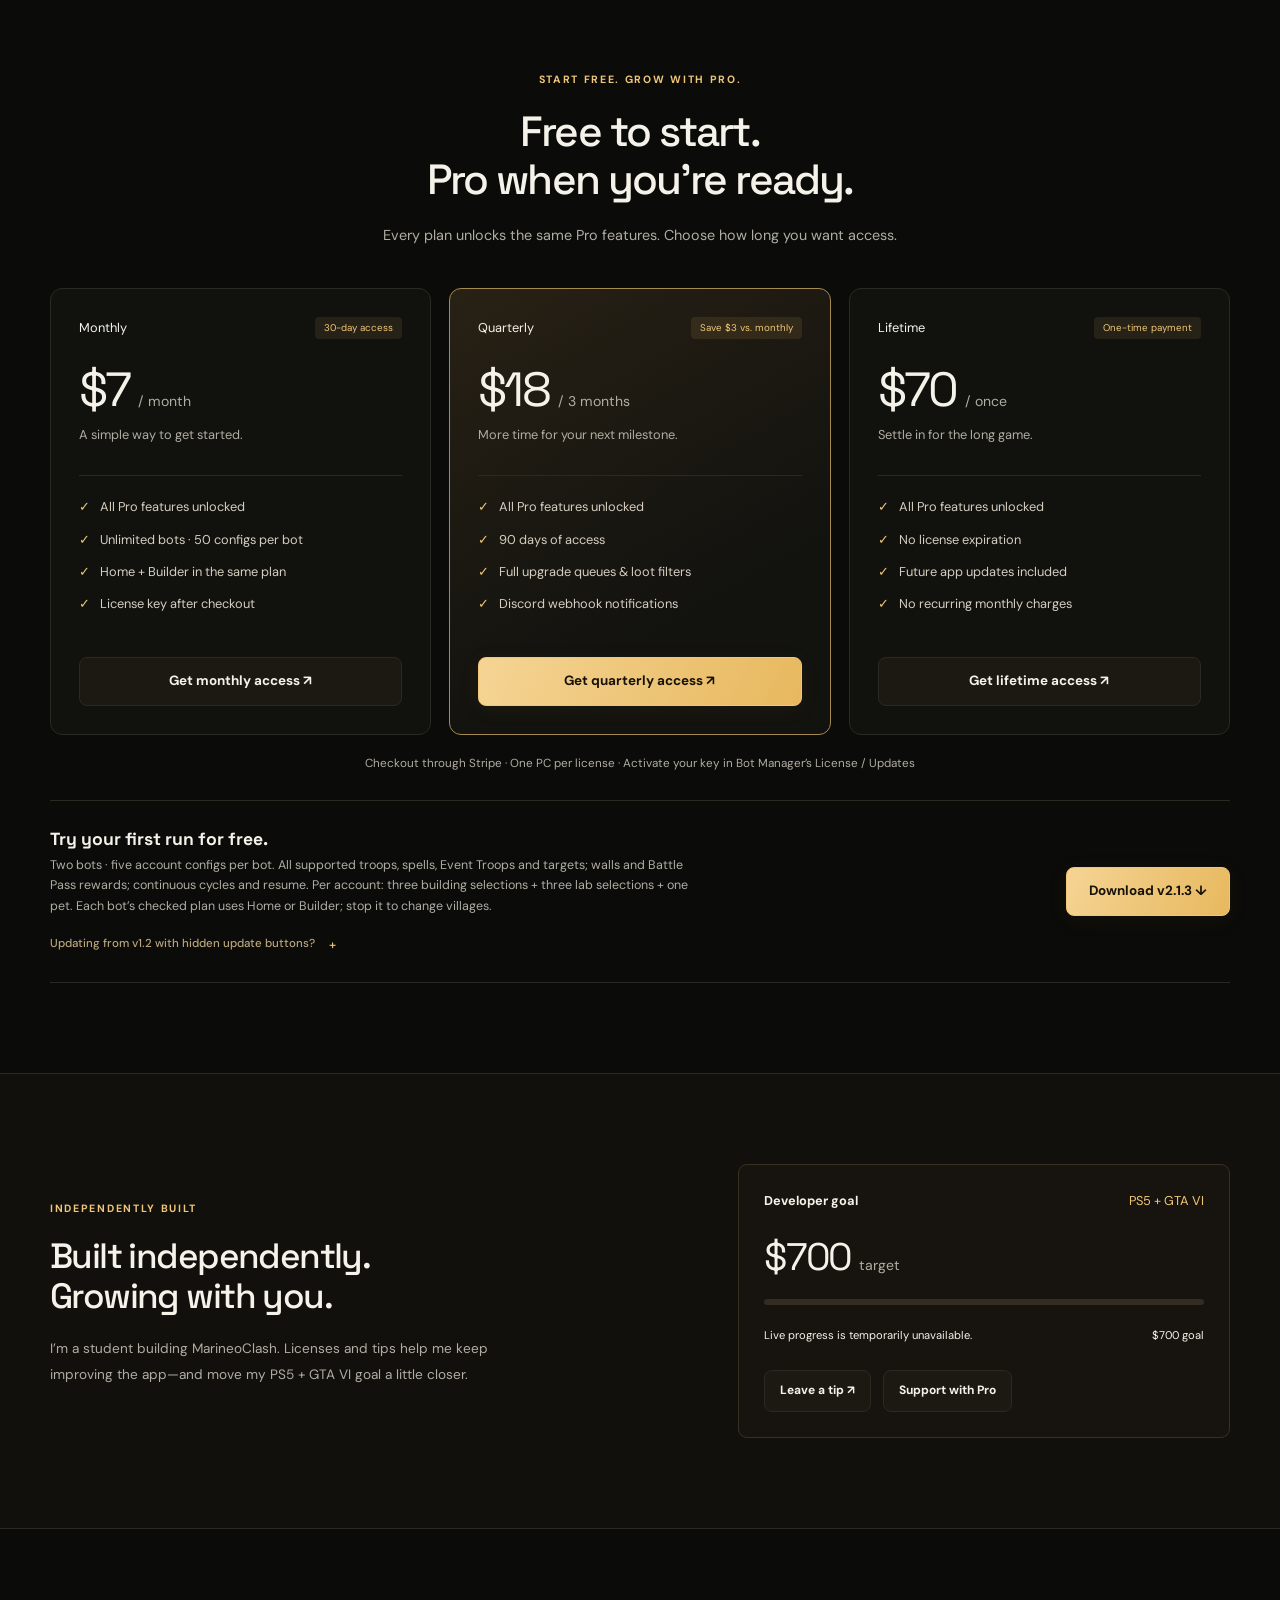
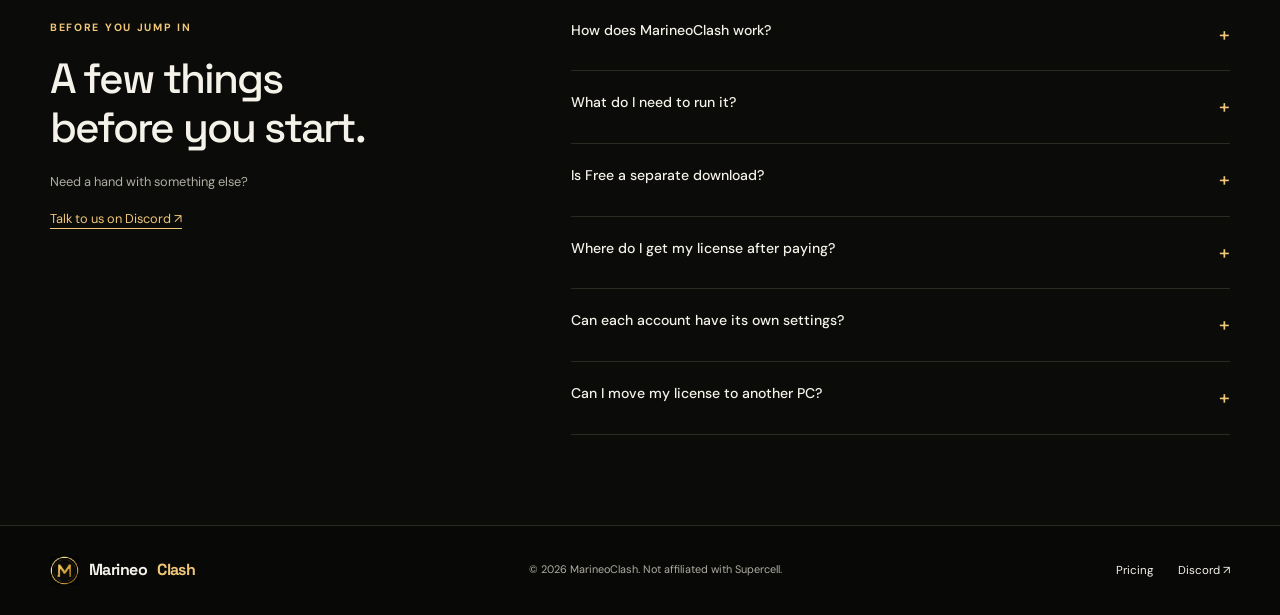
==== commit 0a52b5db: "Publish MarineoClash v2.1.3: index.html" ====
--- a/index.html
+++ b/index.html
@@ -4,20 +4,20 @@
   <meta charset="utf-8">
   <meta name="viewport" content="width=device-width, initial-scale=1">
   <meta name="google-site-verification" content="G2IDYWaqkw51EsxuxC12QRb1eGo498JdrrFDBi8lhSM">
-  <title>MarineoClash v2.1.2 — Your bots. Your village plans.</title>
-  <meta name="description" content="MarineoClash v2.1.2 updates Account Creation with both privacy button variants, optional Load Village and startup lookahead through step 11.">
+  <title>MarineoClash v2.1.3 — Your bots. Your village plans.</title>
+  <meta name="description" content="MarineoClash v2.1.3 includes Battle Screenshot Taker and Home/Builder screenshots in Free and Pro, editable catalogues and bundled Android input.">
   <link rel="canonical" href="https://marineoclash.app/">
   <link rel="icon" href="assets/marineoclash_logo.ico">
   <meta property="og:type" content="website">
   <meta property="og:url" content="https://marineoclash.app/">
-  <meta property="og:title" content="MarineoClash v2.1.2 — Your bots. Your village plans.">
-  <meta property="og:description" content="MarineoClash v2.1.2 updates Account Creation with both privacy button variants, optional Load Village and startup lookahead through step 11.">
+  <meta property="og:title" content="MarineoClash v2.1.3 — Your bots. Your village plans.">
+  <meta property="og:description" content="MarineoClash v2.1.3 includes Battle Screenshot Taker and Home/Builder screenshots in Free and Pro, editable catalogues and bundled Android input.">
   <meta property="og:image" content="https://marineoclash.app/assets/marineoclash_logo.png">
   <meta name="twitter:card" content="summary">
   <link rel="stylesheet" href="assets/site.css">
   <link rel="stylesheet" href="assets/site-v2.css">
   <script src="assets/site.js" defer></script>
-  <script type="application/ld+json">{"@context":"https://schema.org","@type":"SoftwareApplication","name":"MarineoClash","softwareVersion":"2.1.2","operatingSystem":"Windows 10, Windows 11 (64-bit)","applicationCategory":"GameApplication","offers":[{"@type":"Offer","name":"Free","price":"0","priceCurrency":"USD"},{"@type":"Offer","name":"Pro Monthly","price":"7","priceCurrency":"USD"},{"@type":"Offer","name":"Pro Quarterly","price":"18","priceCurrency":"USD"},{"@type":"Offer","name":"Pro Lifetime","price":"70","priceCurrency":"USD"}]}</script>
+  <script type="application/ld+json">{"@context":"https://schema.org","@type":"SoftwareApplication","name":"MarineoClash","softwareVersion":"2.1.3","operatingSystem":"Windows 10, Windows 11 (64-bit)","applicationCategory":"GameApplication","offers":[{"@type":"Offer","name":"Free","price":"0","priceCurrency":"USD"},{"@type":"Offer","name":"Pro Monthly","price":"7","priceCurrency":"USD"},{"@type":"Offer","name":"Pro Quarterly","price":"18","priceCurrency":"USD"},{"@type":"Offer","name":"Pro Lifetime","price":"70","priceCurrency":"USD"}]}</script>
 </head>
 <body>
 <a class="skip" href="#main">Skip to content</a>
@@ -25,15 +25,15 @@
   <a class="brand" href="./" aria-label="MarineoClash home"><img src="assets/marineoclash_logo.png" alt="" width="38" height="38">Marineo<span class="gold">Clash</span></a>
   <button class="btn menu-btn" id="menu-toggle" aria-expanded="false" aria-controls="navigation">Menu ☰</button>
   <nav class="nav-links" id="navigation" aria-label="Main navigation" hidden><a href="release-notes.html">Patch notes</a><a href="#whats-new">What’s new</a><a href="#features">Features</a><a href="#pricing">Pricing</a><a href="#faq">FAQ</a><a href="https://discord.gg/prnFAWAHz4" target="_blank" rel="noopener noreferrer">Discord ↗</a></nav>
-  <a class="btn primary" href="#download">Download v2.1.2 ↓</a>
+  <a class="btn primary" href="#download">Download v2.1.3 ↓</a>
 </div></header>
 <main id="main">
 <section class="hero"><div class="wrap">
   <div class="hero-grid"><div>
     <div class="release"><span class="dot"></span> Windows app <span class="release-divider">/</span> Free + Pro</div>
     <h1>Your villages.<br>One <span class="gold">game plan.</span></h1>
-    <p class="hero-copy">Meet v2.1.2. Manage named bots, build an account plan, choose your armies and keep each run in view. Now with LDPlayer and MuMu Native capture, persistent upgrade queues and more included with Free.</p>
-    <div class="actions"><a class="btn primary" href="https://github.com/NoorManahil/marineoclash/releases/download/v2.1.2/MarineoClash-2.1.2-win64.zip">Download free v2.1.2 <span aria-hidden="true">↓</span></a><a class="btn ghost" href="#whats-new">See what’s new <span aria-hidden="true">↘</span></a></div>
+    <p class="hero-copy">Meet v2.1.3. Manage named bots, build an account plan, choose your armies and keep each run in view. Now with LDPlayer and MuMu Native capture, persistent upgrade queues and more included with Free.</p>
+    <div class="actions"><a class="btn primary" href="https://github.com/NoorManahil/marineoclash/releases/download/v2.1.3/MarineoClash-2.1.3-win64.zip">Download free v2.1.3 <span aria-hidden="true">↓</span></a><a class="btn ghost" href="#whats-new">See what’s new <span aria-hidden="true">↘</span></a></div>
     <p class="fine">Windows 10 / 11 x64 · No Python required · Start free, activate Pro in-app</p>
   </div>
   <div class="showcase" id="showcase">
@@ -44,13 +44,13 @@
   <div class="specs" aria-label="App essentials"><div class="spec"><strong>Home + Builder Base</strong><span>Separate village controls</span></div><div class="spec"><strong>Your attack blueprint</strong><span>Choose where units deploy</span></div><div class="spec"><strong>Accounts in your order</strong><span>Individual saved profiles</span></div><div class="spec"><strong>LDPlayer + MuMu</strong><span>1600 × 900 · 300 DPI</span></div></div>
 </div></section>
 <section class="section update-section" id="whats-new"><div class="wrap update-layout">
-  <div class="update-intro"><div class="eyebrow">Hotfix / v2.1.2</div><h2>Account Creation.<br>Startup fixes.</h2><p>Both privacy button variants, optional Load Village and startup lookahead through step 11.</p><span class="update-status">v2.1.2 hotfix</span><p><a class="text-link" href="release-notes.html">Read the full release notes ↗</a></p></div>
+  <div class="update-intro"><div class="eyebrow">Release / v2.1.3</div><h2>Battle screenshots.<br>Free + Pro.</h2><p>Battle Screenshot Taker and optional Home/Builder captures are included in both editions.</p><span class="update-status">v2.1.3</span><p><a class="text-link" href="release-notes.html">Read the full release notes ↗</a></p></div>
   <div class="update-list">
-    <article><span class="update-index">01</span><div><h3>Both privacy dialogs.</h3><p>Account Creation supports Accept all and the regional OK button, with the privacy heading required before input.</p></div><span class="update-tag">Privacy</span></article>
-    <article><span class="update-index">02</span><div><h3>Startup can look ahead.</h3><p>Through step 11, the current step and up to five following steps are checked in order. A valid later match lets the flow continue past absent prompts.</p></div><span class="update-tag">Startup</span></article>
-    <article><span class="update-index">03</span><div><h3>Load Village is optional.</h3><p>The popup is cancelled when its heading and Cancel control are recognized. When it is absent, a recognized later screen lets startup continue.</p></div><span class="update-tag">Prompts</span></article>
-    <article><span class="update-index">04</span><div><h3>Guarded tutorial order.</h3><p>After step 11, tutorial order stays strict. Fresh-screen checks, prompt headings, gem protection and non-replaying input remain.</p></div><span class="update-tag">Guards</span></article>
-    <article><span class="update-index">05</span><div><h3>Live acceptance still pending.</h3><p>Source and supplied-screenshot checks cover the startup changes. Packaged diagnostics do not establish a complete live tutorial or account-copy run.</p></div><span class="update-tag">Status</span></article>
+    <article><span class="update-index">01</span><div><h3>Screenshots in both editions.</h3><p>Save Home and Builder enemy bases before deployment, or use Battle Screenshot Taker for Home previews without training or deploying. Search and Next use normal Gold and shield rules.</p></div><span class="update-tag">Free + Pro</span></article>
+    <article><span class="update-index">02</span><div><h3>Your editable catalogues.</h3><p>Upgrade and pet catalogue JSON files ship beside the executable. Updates preserve edits and screenshot datasets.</p></div><span class="update-tag">Files</span></article>
+    <article><span class="update-index">03</span><div><h3>Owned Android input.</h3><p>UIAutomator2 and adbutils are removed. The included helper handles gestures and Unicode paste without an accessibility service or extra APK.</p></div><span class="update-tag">Input</span></article>
+    <article><span class="update-index">04</span><div><h3>Extract and launch.</h3><p>Python, Qt, ADB, OCR models and runtime libraries are bundled. Use your installed LDPlayer or MuMu with Clash of Clans; extract the complete ZIP.</p></div><span class="update-tag">Portable</span></article>
+    <article><span class="update-index">05</span><div><h3>Static package checks.</h3><p>Runtime diagnostics and test suites were skipped by request. Compiler inventories and signed archive checks do not establish live or clean-machine acceptance.</p></div><span class="update-tag">Status</span></article>
     <article><span class="update-index">06</span><div><h3>Keep your saved setup.</h3><p>Your saved settings and licensing are preserved. Stop all bots and close MarineoClash before installing the update.</p></div><span class="update-tag">Update</span></article>
   </div>
 </div></section>
@@ -65,7 +65,7 @@
 </div></section>
 <section class="section setup-section" id="setup"><div class="wrap">
   <div class="section-head"><div><div class="eyebrow">From download to first run</div><h2>Get your village ready.</h2></div><a class="text-link" href="https://discord.gg/prnFAWAHz4" target="_blank" rel="noopener noreferrer">Need setup help? Join Discord ↗</a></div>
-  <div class="steps"><article><span class="step-number">1</span><h3>Download & extract</h3><p>Extract the complete v2.1.2 Windows ZIP into a writable folder and open MarineoClash.exe. Python, pip, ADB and OCR installations are not needed separately.</p></article><article><span class="step-number">2</span><h3>Assign your emulator</h3><p>Use LDPlayer or MuMu with 1600 × 900 landscape game frames at 300 DPI. Add a bot and choose your own emulator installation folder and instance index.</p></article><article><span class="step-number">3</span><h3>Save your account plan</h3><p>Open Configure, create account configs and use SET for identities, tasks and armies. Save Settings, then Start in Bot Manager. Free runs Home or Builder across each bot plan.</p></article></div>
+  <div class="steps"><article><span class="step-number">1</span><h3>Download & extract</h3><p>Extract the complete v2.1.3 Windows ZIP into a writable folder and open MarineoClash.exe. Python, pip, ADB and OCR installations are not needed separately.</p></article><article><span class="step-number">2</span><h3>Assign your emulator</h3><p>Use LDPlayer or MuMu with 1600 × 900 landscape game frames at 300 DPI. Add a bot and choose your own emulator installation folder and instance index.</p></article><article><span class="step-number">3</span><h3>Save your account plan</h3><p>Open Configure, create account configs and use SET for identities, tasks and armies. Save Settings, then Start in Bot Manager. Free runs Home or Builder across each bot plan.</p></article></div>
 </div></section>
 <section class="section" id="pricing"><div class="wrap">
   <div class="pricing-head"><div class="eyebrow">Start free. Grow with Pro.</div><h2>Free to start.<br>Pro when you’re ready.</h2><p>Every plan unlocks the same Pro features. Choose how long you want access.</p></div>
@@ -74,7 +74,7 @@
     <article class="plan featured"><div class="plan-label">Quarterly <span class="pill">Save $3 vs. monthly</span></div><div class="price">$18 <small>/ 3 months</small></div><p>More time for your next milestone.</p><ul><li>All Pro features unlocked</li><li>90 days of access</li><li>Full upgrade queues & loot filters</li><li>Discord webhook notifications</li></ul><a class="btn primary" href="https://buy.stripe.com/6oUdR9aLz93DgJHbQC6Vq01" target="_blank" rel="noopener noreferrer">Get quarterly access ↗</a></article>
     <article class="plan"><div class="plan-label">Lifetime <span class="pill">One-time payment</span></div><div class="price">$70 <small>/ once</small></div><p>Settle in for the long game.</p><ul><li>All Pro features unlocked</li><li>No license expiration</li><li>Future app updates included</li><li>No recurring monthly charges</li></ul><a class="btn" href="https://buy.stripe.com/dRmaEXf1PcfP3WVbQC6Vq02" target="_blank" rel="noopener noreferrer">Get lifetime access ↗</a></article>
   </div><p class="fine" style="text-align:center">Checkout through Stripe · One PC per license · Activate your key in Bot Manager’s License / Updates</p>
-  <div class="free-bar" id="download"><div><h3 style="margin-bottom:0">Try your first run for free.</h3><p>Two bots · five account configs per bot. All supported troops, spells, Event Troops and targets; walls and Battle Pass rewards; continuous cycles and resume. Per account: three building selections + three lab selections + one pet. Each bot’s checked plan uses Home or Builder; stop it to change villages.</p><details class="updater-help"><summary>Updating from v1.2 with hidden update buttons?</summary><p><a class="text-link" href="https://github.com/NoorManahil/marineoclash/releases/download/v2.1.2/MarineoClash-v1.2-to-v2.1.2-Updater.exe">Download the small v1.2 → v2.1.2 updater</a>, place it in your existing MarineoClash folder, close the app, and run it.</p></details></div><a class="btn primary" href="https://github.com/NoorManahil/marineoclash/releases/download/v2.1.2/MarineoClash-2.1.2-win64.zip">Download v2.1.2 ↓</a></div>
+  <div class="free-bar" id="download"><div><h3 style="margin-bottom:0">Try your first run for free.</h3><p>Two bots · five account configs per bot. All supported troops, spells, Event Troops and targets; walls and Battle Pass rewards; continuous cycles and resume. Per account: three building selections + three lab selections + one pet. Each bot’s checked plan uses Home or Builder; stop it to change villages.</p><details class="updater-help"><summary>Updating from v1.2 with hidden update buttons?</summary><p><a class="text-link" href="https://github.com/NoorManahil/marineoclash/releases/download/v2.1.3/MarineoClash-v1.2-to-v2.1.3-Updater.exe">Download the small v1.2 → v2.1.3 updater</a>, place it in your existing MarineoClash folder, close the app, and run it.</p></details></div><a class="btn primary" href="https://github.com/NoorManahil/marineoclash/releases/download/v2.1.3/MarineoClash-2.1.3-win64.zip">Download v2.1.3 ↓</a></div>
 </div></section>
 <section class="section band" id="goal"><div class="wrap support-grid">
   <div><div class="eyebrow">Independently built</div><h2>Built independently.<br>Growing with you.</h2><p>I’m a student building MarineoClash. Licenses and tips help me keep improving the app—and move my PS5 + GTA VI goal a little closer.</p></div>
@@ -83,7 +83,7 @@
 <section class="section" id="faq"><div class="wrap faq-grid"><div><div class="eyebrow">Before you jump in</div><h2>A few things<br>before you start.</h2><p>Need a hand with something else?</p><a class="text-link" href="https://discord.gg/prnFAWAHz4" target="_blank" rel="noopener noreferrer">Talk to us on Discord ↗</a></div><div>
   <details id="safety"><summary>How does MarineoClash work?</summary><p>The app uses external screen capture, computer vision and emulator touch inputs. It does not modify game memory. This does not guarantee protection from detection or account penalties.</p></details>
   <details><summary>What do I need to run it?</summary><p>A Windows 10 or 11 x64 PC, LDPlayer or MuMu, and Clash of Clans. Use 1600 × 900 landscape game frames at 300 DPI. Python is bundled. Native capture uses the selected installed emulator’s vendor DLL; other emulators remain unsupported.</p></details>
-  <details><summary>Is Free a separate download?</summary><p>No. Download v2.1.2 and start in Free mode. Enter a valid key in Bot Manager’s License / Updates to unlock Pro in the same app. Saved configs survive expiry; extra configs remain editable and can be unchecked to meet Free limits.</p></details>
+  <details><summary>Is Free a separate download?</summary><p>No. Download v2.1.3 and start in Free mode. Enter a valid key in Bot Manager’s License / Updates to unlock Pro in the same app. Saved configs survive expiry; extra configs remain editable and can be unchecked to meet Free limits.</p></details>
   <details><summary>Where do I get my license after paying?</summary><p>Stripe redirects you to the delivery page, which retrieves your key from the licensing service. Copy the complete key into the app’s License tab. You can also check your email for delivery. If it takes a moment, keep the confirmation page open.</p></details>
   <details><summary>Can each account have its own settings?</summary><p>Yes. Use SET for each config and check the accounts to run. Free supports five configs per bot, with one village type across the checked plan. Pro supports 50 configs per bot and both villages in one plan. Continuous cycles and account resume are Free too.</p></details>
   <details><summary>Can I move my license to another PC?</summary><p>A license is bound to one PC. Use the app’s license deactivation and transfer controls when changing machines. Contact Discord support if you need help.</p></details>
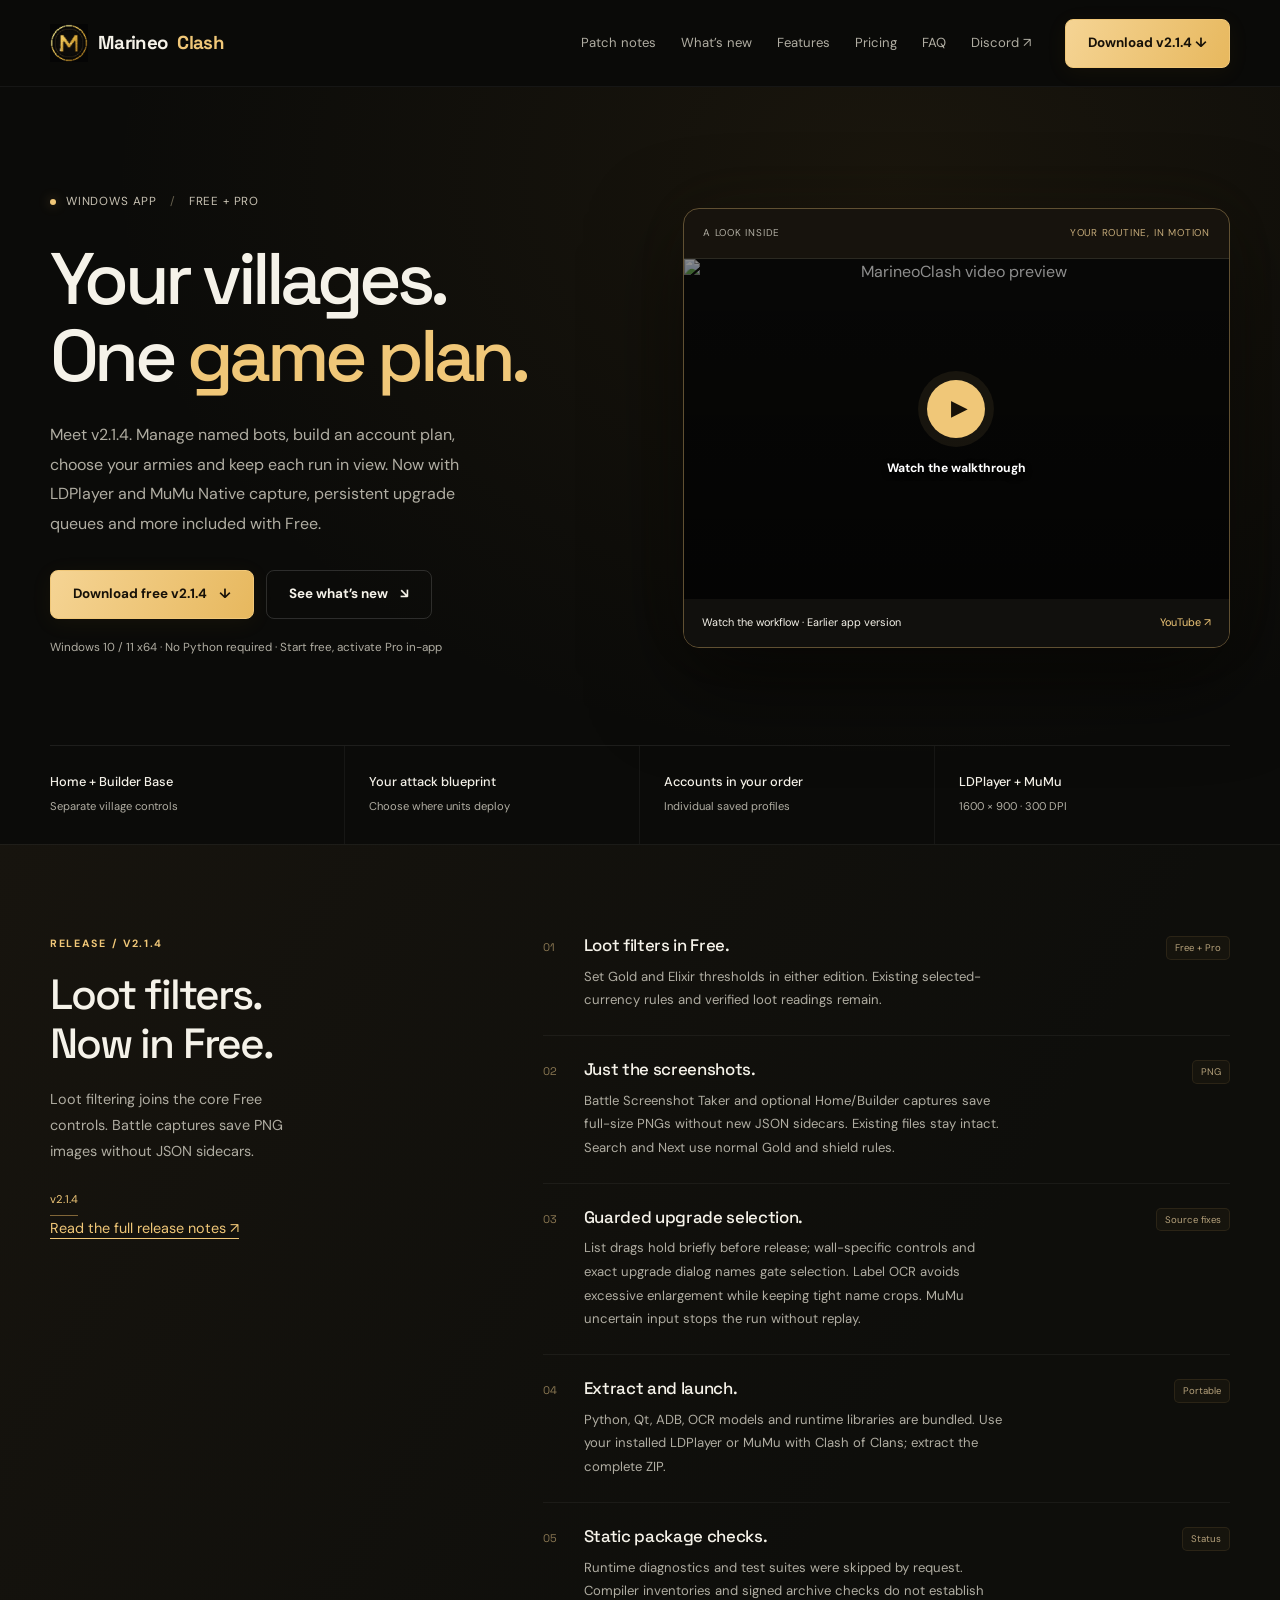
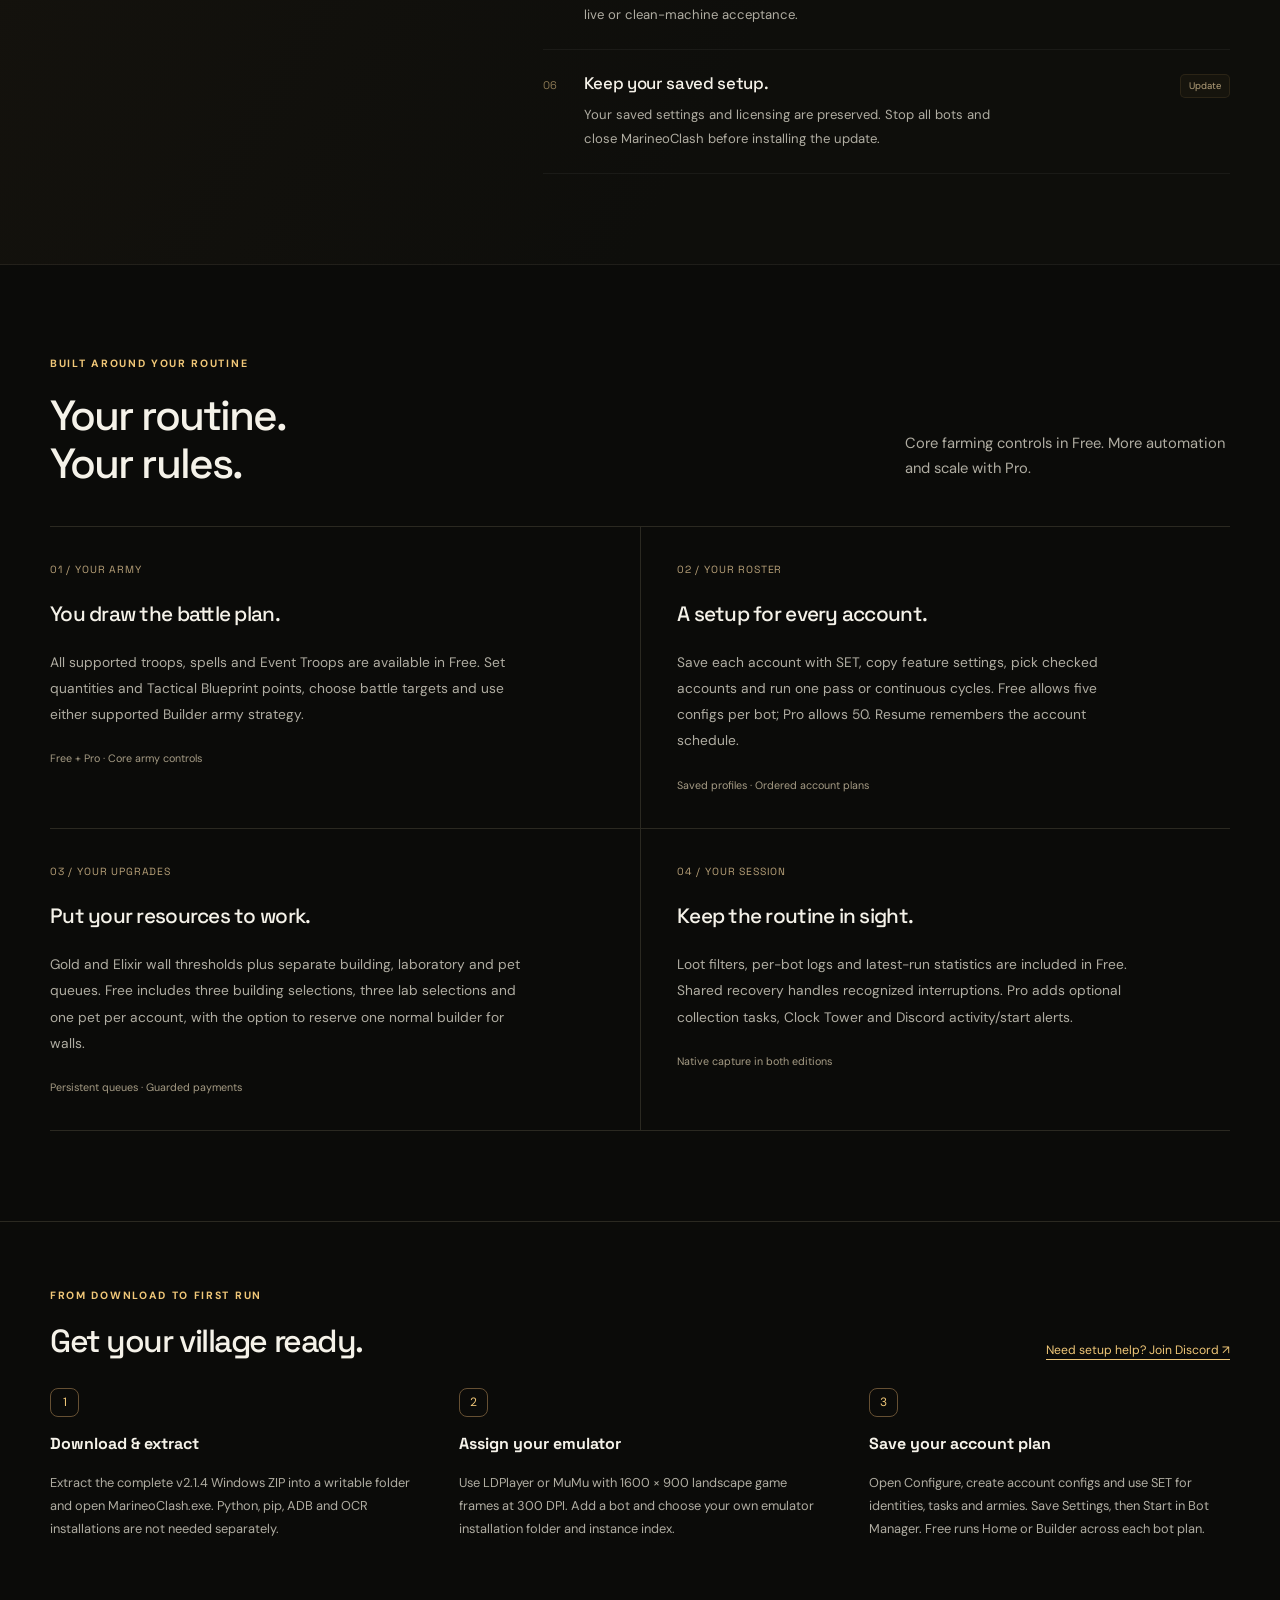
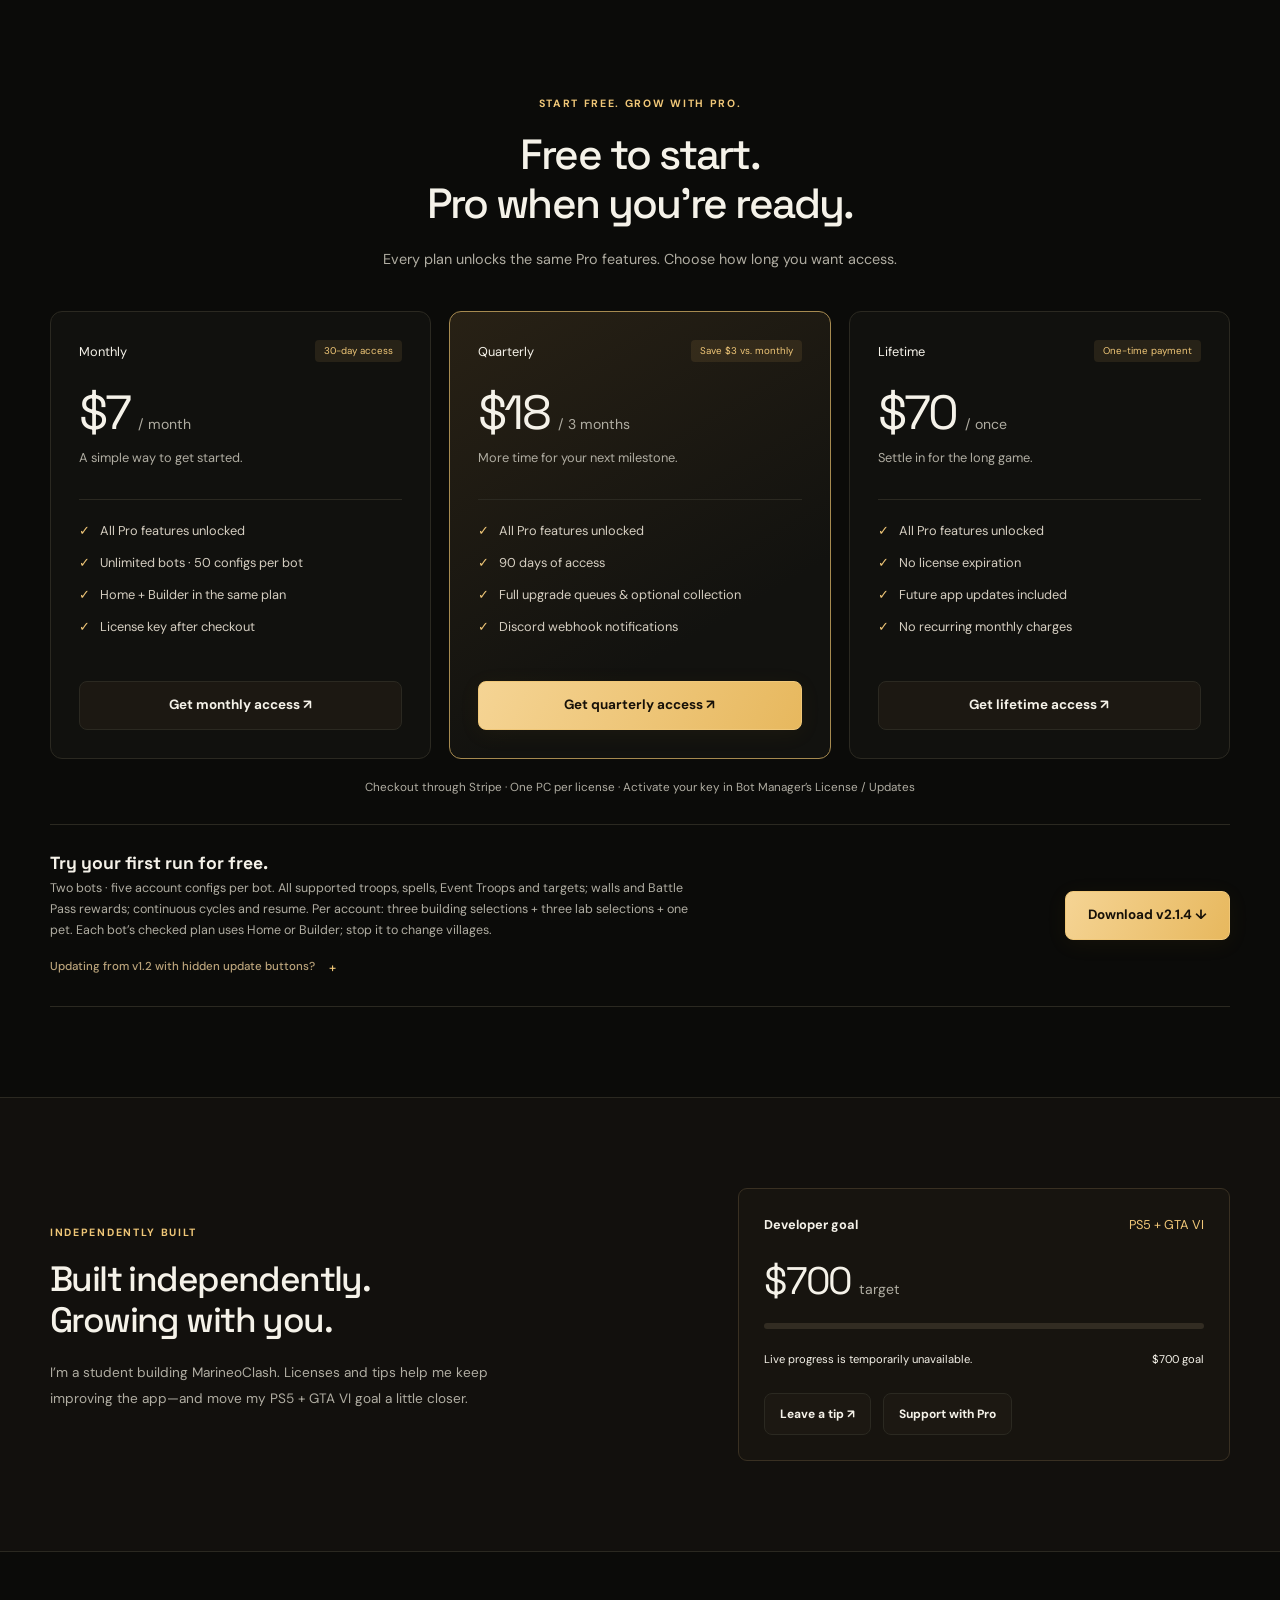
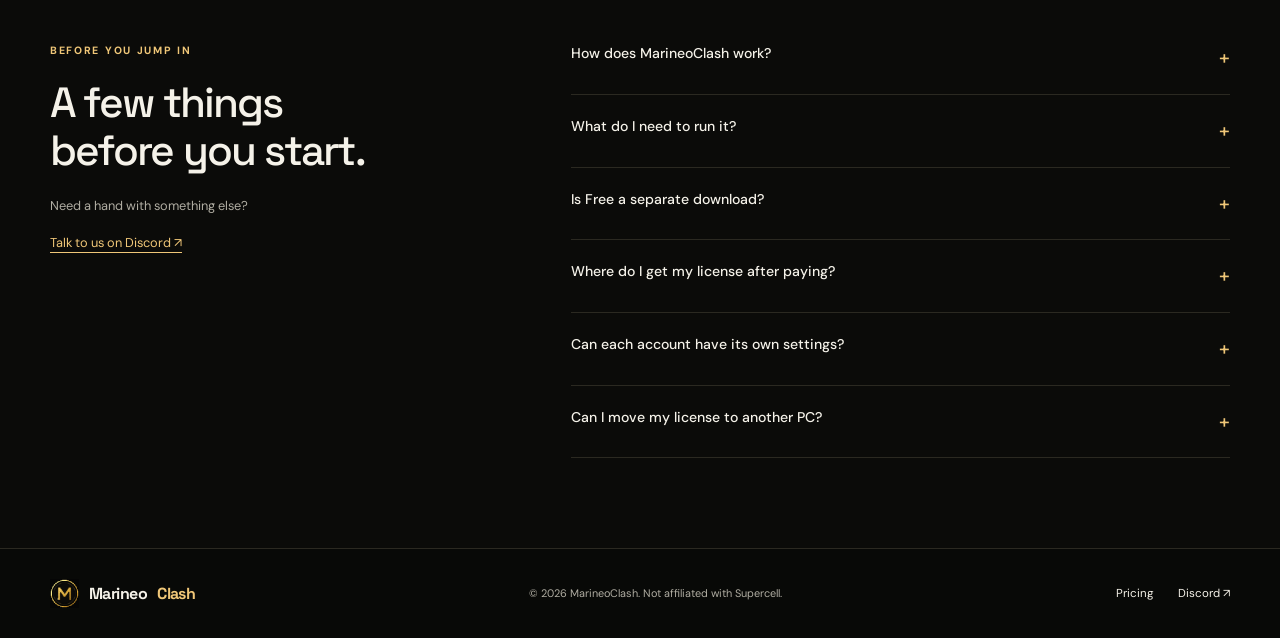
==== commit 87dd0cc0: "Publish MarineoClash v2.1.4: index.html" ====
--- a/index.html
+++ b/index.html
@@ -4,20 +4,20 @@
   <meta charset="utf-8">
   <meta name="viewport" content="width=device-width, initial-scale=1">
   <meta name="google-site-verification" content="G2IDYWaqkw51EsxuxC12QRb1eGo498JdrrFDBi8lhSM">
-  <title>MarineoClash v2.1.3 — Your bots. Your village plans.</title>
-  <meta name="description" content="MarineoClash v2.1.3 includes Battle Screenshot Taker and Home/Builder screenshots in Free and Pro, editable catalogues and bundled Android input.">
+  <title>MarineoClash v2.1.4 — Your bots. Your village plans.</title>
+  <meta name="description" content="MarineoClash v2.1.4 includes loot filters in Free and Pro, PNG-only battle screenshots, upgrade selection fixes and bundled Windows dependencies.">
   <link rel="canonical" href="https://marineoclash.app/">
   <link rel="icon" href="assets/marineoclash_logo.ico">
   <meta property="og:type" content="website">
   <meta property="og:url" content="https://marineoclash.app/">
-  <meta property="og:title" content="MarineoClash v2.1.3 — Your bots. Your village plans.">
-  <meta property="og:description" content="MarineoClash v2.1.3 includes Battle Screenshot Taker and Home/Builder screenshots in Free and Pro, editable catalogues and bundled Android input.">
+  <meta property="og:title" content="MarineoClash v2.1.4 — Your bots. Your village plans.">
+  <meta property="og:description" content="MarineoClash v2.1.4 includes loot filters in Free and Pro, PNG-only battle screenshots, upgrade selection fixes and bundled Windows dependencies.">
   <meta property="og:image" content="https://marineoclash.app/assets/marineoclash_logo.png">
   <meta name="twitter:card" content="summary">
   <link rel="stylesheet" href="assets/site.css">
   <link rel="stylesheet" href="assets/site-v2.css">
   <script src="assets/site.js" defer></script>
-  <script type="application/ld+json">{"@context":"https://schema.org","@type":"SoftwareApplication","name":"MarineoClash","softwareVersion":"2.1.3","operatingSystem":"Windows 10, Windows 11 (64-bit)","applicationCategory":"GameApplication","offers":[{"@type":"Offer","name":"Free","price":"0","priceCurrency":"USD"},{"@type":"Offer","name":"Pro Monthly","price":"7","priceCurrency":"USD"},{"@type":"Offer","name":"Pro Quarterly","price":"18","priceCurrency":"USD"},{"@type":"Offer","name":"Pro Lifetime","price":"70","priceCurrency":"USD"}]}</script>
+  <script type="application/ld+json">{"@context":"https://schema.org","@type":"SoftwareApplication","name":"MarineoClash","softwareVersion":"2.1.4","operatingSystem":"Windows 10, Windows 11 (64-bit)","applicationCategory":"GameApplication","offers":[{"@type":"Offer","name":"Free","price":"0","priceCurrency":"USD"},{"@type":"Offer","name":"Pro Monthly","price":"7","priceCurrency":"USD"},{"@type":"Offer","name":"Pro Quarterly","price":"18","priceCurrency":"USD"},{"@type":"Offer","name":"Pro Lifetime","price":"70","priceCurrency":"USD"}]}</script>
 </head>
 <body>
 <a class="skip" href="#main">Skip to content</a>
@@ -25,15 +25,15 @@
   <a class="brand" href="./" aria-label="MarineoClash home"><img src="assets/marineoclash_logo.png" alt="" width="38" height="38">Marineo<span class="gold">Clash</span></a>
   <button class="btn menu-btn" id="menu-toggle" aria-expanded="false" aria-controls="navigation">Menu ☰</button>
   <nav class="nav-links" id="navigation" aria-label="Main navigation" hidden><a href="release-notes.html">Patch notes</a><a href="#whats-new">What’s new</a><a href="#features">Features</a><a href="#pricing">Pricing</a><a href="#faq">FAQ</a><a href="https://discord.gg/prnFAWAHz4" target="_blank" rel="noopener noreferrer">Discord ↗</a></nav>
-  <a class="btn primary" href="#download">Download v2.1.3 ↓</a>
+  <a class="btn primary" href="#download">Download v2.1.4 ↓</a>
 </div></header>
 <main id="main">
 <section class="hero"><div class="wrap">
   <div class="hero-grid"><div>
     <div class="release"><span class="dot"></span> Windows app <span class="release-divider">/</span> Free + Pro</div>
     <h1>Your villages.<br>One <span class="gold">game plan.</span></h1>
-    <p class="hero-copy">Meet v2.1.3. Manage named bots, build an account plan, choose your armies and keep each run in view. Now with LDPlayer and MuMu Native capture, persistent upgrade queues and more included with Free.</p>
-    <div class="actions"><a class="btn primary" href="https://github.com/NoorManahil/marineoclash/releases/download/v2.1.3/MarineoClash-2.1.3-win64.zip">Download free v2.1.3 <span aria-hidden="true">↓</span></a><a class="btn ghost" href="#whats-new">See what’s new <span aria-hidden="true">↘</span></a></div>
+    <p class="hero-copy">Meet v2.1.4. Manage named bots, build an account plan, choose your armies and keep each run in view. Now with LDPlayer and MuMu Native capture, persistent upgrade queues and more included with Free.</p>
+    <div class="actions"><a class="btn primary" href="https://github.com/NoorManahil/marineoclash/releases/download/v2.1.4/MarineoClash-2.1.4-win64.zip">Download free v2.1.4 <span aria-hidden="true">↓</span></a><a class="btn ghost" href="#whats-new">See what’s new <span aria-hidden="true">↘</span></a></div>
     <p class="fine">Windows 10 / 11 x64 · No Python required · Start free, activate Pro in-app</p>
   </div>
   <div class="showcase" id="showcase">
@@ -44,11 +44,11 @@
   <div class="specs" aria-label="App essentials"><div class="spec"><strong>Home + Builder Base</strong><span>Separate village controls</span></div><div class="spec"><strong>Your attack blueprint</strong><span>Choose where units deploy</span></div><div class="spec"><strong>Accounts in your order</strong><span>Individual saved profiles</span></div><div class="spec"><strong>LDPlayer + MuMu</strong><span>1600 × 900 · 300 DPI</span></div></div>
 </div></section>
 <section class="section update-section" id="whats-new"><div class="wrap update-layout">
-  <div class="update-intro"><div class="eyebrow">Release / v2.1.3</div><h2>Battle screenshots.<br>Free + Pro.</h2><p>Battle Screenshot Taker and optional Home/Builder captures are included in both editions.</p><span class="update-status">v2.1.3</span><p><a class="text-link" href="release-notes.html">Read the full release notes ↗</a></p></div>
+  <div class="update-intro"><div class="eyebrow">Release / v2.1.4</div><h2>Loot filters.<br>Now in Free.</h2><p>Loot filtering joins the core Free controls. Battle captures save PNG images without JSON sidecars.</p><span class="update-status">v2.1.4</span><p><a class="text-link" href="release-notes.html">Read the full release notes ↗</a></p></div>
   <div class="update-list">
-    <article><span class="update-index">01</span><div><h3>Screenshots in both editions.</h3><p>Save Home and Builder enemy bases before deployment, or use Battle Screenshot Taker for Home previews without training or deploying. Search and Next use normal Gold and shield rules.</p></div><span class="update-tag">Free + Pro</span></article>
-    <article><span class="update-index">02</span><div><h3>Your editable catalogues.</h3><p>Upgrade and pet catalogue JSON files ship beside the executable. Updates preserve edits and screenshot datasets.</p></div><span class="update-tag">Files</span></article>
-    <article><span class="update-index">03</span><div><h3>Owned Android input.</h3><p>UIAutomator2 and adbutils are removed. The included helper handles gestures and Unicode paste without an accessibility service or extra APK.</p></div><span class="update-tag">Input</span></article>
+    <article><span class="update-index">01</span><div><h3>Loot filters in Free.</h3><p>Set Gold and Elixir thresholds in either edition. Existing selected-currency rules and verified loot readings remain.</p></div><span class="update-tag">Free + Pro</span></article>
+    <article><span class="update-index">02</span><div><h3>Just the screenshots.</h3><p>Battle Screenshot Taker and optional Home/Builder captures save full-size PNGs without new JSON sidecars. Existing files stay intact. Search and Next use normal Gold and shield rules.</p></div><span class="update-tag">PNG</span></article>
+    <article><span class="update-index">03</span><div><h3>Guarded upgrade selection.</h3><p>List drags hold briefly before release; wall-specific controls and exact upgrade dialog names gate selection. Label OCR avoids excessive enlargement while keeping tight name crops. MuMu uncertain input stops the run without replay.</p></div><span class="update-tag">Source fixes</span></article>
     <article><span class="update-index">04</span><div><h3>Extract and launch.</h3><p>Python, Qt, ADB, OCR models and runtime libraries are bundled. Use your installed LDPlayer or MuMu with Clash of Clans; extract the complete ZIP.</p></div><span class="update-tag">Portable</span></article>
     <article><span class="update-index">05</span><div><h3>Static package checks.</h3><p>Runtime diagnostics and test suites were skipped by request. Compiler inventories and signed archive checks do not establish live or clean-machine acceptance.</p></div><span class="update-tag">Status</span></article>
     <article><span class="update-index">06</span><div><h3>Keep your saved setup.</h3><p>Your saved settings and licensing are preserved. Stop all bots and close MarineoClash before installing the update.</p></div><span class="update-tag">Update</span></article>
@@ -60,21 +60,21 @@
     <article class="feature"><span class="number">01 / YOUR ARMY</span><h3>You draw the battle plan.</h3><p>All supported troops, spells and Event Troops are available in Free. Set quantities and Tactical Blueprint points, choose battle targets and use either supported Builder army strategy.</p><span class="feature-detail">Free + Pro · Core army controls</span></article>
     <article class="feature"><span class="number">02 / YOUR ROSTER</span><h3>A setup for every account.</h3><p>Save each account with SET, copy feature settings, pick checked accounts and run one pass or continuous cycles. Free allows five configs per bot; Pro allows 50. Resume remembers the account schedule.</p><span class="feature-detail">Saved profiles · Ordered account plans</span></article>
     <article class="feature"><span class="number">03 / YOUR UPGRADES</span><h3>Put your resources to work.</h3><p>Gold and Elixir wall thresholds plus separate building, laboratory and pet queues. Free includes three building selections, three lab selections and one pet per account, with the option to reserve one normal builder for walls.</p><span class="feature-detail">Persistent queues · Guarded payments</span></article>
-    <article class="feature"><span class="number">04 / YOUR SESSION</span><h3>Keep the routine in sight.</h3><p>Per-bot logs and latest-run statistics show progress. Shared recovery handles recognized interruptions. Pro adds optional loot filters, collection tasks, Clock Tower and Discord activity/start alerts.</p><span class="feature-detail">Native capture in both editions</span></article>
+    <article class="feature"><span class="number">04 / YOUR SESSION</span><h3>Keep the routine in sight.</h3><p>Loot filters, per-bot logs and latest-run statistics are included in Free. Shared recovery handles recognized interruptions. Pro adds optional collection tasks, Clock Tower and Discord activity/start alerts.</p><span class="feature-detail">Native capture in both editions</span></article>
   </div>
 </div></section>
 <section class="section setup-section" id="setup"><div class="wrap">
   <div class="section-head"><div><div class="eyebrow">From download to first run</div><h2>Get your village ready.</h2></div><a class="text-link" href="https://discord.gg/prnFAWAHz4" target="_blank" rel="noopener noreferrer">Need setup help? Join Discord ↗</a></div>
-  <div class="steps"><article><span class="step-number">1</span><h3>Download & extract</h3><p>Extract the complete v2.1.3 Windows ZIP into a writable folder and open MarineoClash.exe. Python, pip, ADB and OCR installations are not needed separately.</p></article><article><span class="step-number">2</span><h3>Assign your emulator</h3><p>Use LDPlayer or MuMu with 1600 × 900 landscape game frames at 300 DPI. Add a bot and choose your own emulator installation folder and instance index.</p></article><article><span class="step-number">3</span><h3>Save your account plan</h3><p>Open Configure, create account configs and use SET for identities, tasks and armies. Save Settings, then Start in Bot Manager. Free runs Home or Builder across each bot plan.</p></article></div>
+  <div class="steps"><article><span class="step-number">1</span><h3>Download & extract</h3><p>Extract the complete v2.1.4 Windows ZIP into a writable folder and open MarineoClash.exe. Python, pip, ADB and OCR installations are not needed separately.</p></article><article><span class="step-number">2</span><h3>Assign your emulator</h3><p>Use LDPlayer or MuMu with 1600 × 900 landscape game frames at 300 DPI. Add a bot and choose your own emulator installation folder and instance index.</p></article><article><span class="step-number">3</span><h3>Save your account plan</h3><p>Open Configure, create account configs and use SET for identities, tasks and armies. Save Settings, then Start in Bot Manager. Free runs Home or Builder across each bot plan.</p></article></div>
 </div></section>
 <section class="section" id="pricing"><div class="wrap">
   <div class="pricing-head"><div class="eyebrow">Start free. Grow with Pro.</div><h2>Free to start.<br>Pro when you’re ready.</h2><p>Every plan unlocks the same Pro features. Choose how long you want access.</p></div>
   <div class="plans">
     <article class="plan"><div class="plan-label">Monthly <span class="pill">30-day access</span></div><div class="price">$7 <small>/ month</small></div><p>A simple way to get started.</p><ul><li>All Pro features unlocked</li><li>Unlimited bots · 50 configs per bot</li><li>Home + Builder in the same plan</li><li>License key after checkout</li></ul><a class="btn" href="https://buy.stripe.com/bJebJ12f3a7H50Z9Iu6Vq00" target="_blank" rel="noopener noreferrer">Get monthly access ↗</a></article>
-    <article class="plan featured"><div class="plan-label">Quarterly <span class="pill">Save $3 vs. monthly</span></div><div class="price">$18 <small>/ 3 months</small></div><p>More time for your next milestone.</p><ul><li>All Pro features unlocked</li><li>90 days of access</li><li>Full upgrade queues & loot filters</li><li>Discord webhook notifications</li></ul><a class="btn primary" href="https://buy.stripe.com/6oUdR9aLz93DgJHbQC6Vq01" target="_blank" rel="noopener noreferrer">Get quarterly access ↗</a></article>
+    <article class="plan featured"><div class="plan-label">Quarterly <span class="pill">Save $3 vs. monthly</span></div><div class="price">$18 <small>/ 3 months</small></div><p>More time for your next milestone.</p><ul><li>All Pro features unlocked</li><li>90 days of access</li><li>Full upgrade queues & optional collection</li><li>Discord webhook notifications</li></ul><a class="btn primary" href="https://buy.stripe.com/6oUdR9aLz93DgJHbQC6Vq01" target="_blank" rel="noopener noreferrer">Get quarterly access ↗</a></article>
     <article class="plan"><div class="plan-label">Lifetime <span class="pill">One-time payment</span></div><div class="price">$70 <small>/ once</small></div><p>Settle in for the long game.</p><ul><li>All Pro features unlocked</li><li>No license expiration</li><li>Future app updates included</li><li>No recurring monthly charges</li></ul><a class="btn" href="https://buy.stripe.com/dRmaEXf1PcfP3WVbQC6Vq02" target="_blank" rel="noopener noreferrer">Get lifetime access ↗</a></article>
   </div><p class="fine" style="text-align:center">Checkout through Stripe · One PC per license · Activate your key in Bot Manager’s License / Updates</p>
-  <div class="free-bar" id="download"><div><h3 style="margin-bottom:0">Try your first run for free.</h3><p>Two bots · five account configs per bot. All supported troops, spells, Event Troops and targets; walls and Battle Pass rewards; continuous cycles and resume. Per account: three building selections + three lab selections + one pet. Each bot’s checked plan uses Home or Builder; stop it to change villages.</p><details class="updater-help"><summary>Updating from v1.2 with hidden update buttons?</summary><p><a class="text-link" href="https://github.com/NoorManahil/marineoclash/releases/download/v2.1.3/MarineoClash-v1.2-to-v2.1.3-Updater.exe">Download the small v1.2 → v2.1.3 updater</a>, place it in your existing MarineoClash folder, close the app, and run it.</p></details></div><a class="btn primary" href="https://github.com/NoorManahil/marineoclash/releases/download/v2.1.3/MarineoClash-2.1.3-win64.zip">Download v2.1.3 ↓</a></div>
+  <div class="free-bar" id="download"><div><h3 style="margin-bottom:0">Try your first run for free.</h3><p>Two bots · five account configs per bot. All supported troops, spells, Event Troops and targets; walls and Battle Pass rewards; continuous cycles and resume. Per account: three building selections + three lab selections + one pet. Each bot’s checked plan uses Home or Builder; stop it to change villages.</p><details class="updater-help"><summary>Updating from v1.2 with hidden update buttons?</summary><p><a class="text-link" href="https://github.com/NoorManahil/marineoclash/releases/download/v2.1.4/MarineoClash-v1.2-to-v2.1.4-Updater.exe">Download the small v1.2 → v2.1.4 updater</a>, place it in your existing MarineoClash folder, close the app, and run it.</p></details></div><a class="btn primary" href="https://github.com/NoorManahil/marineoclash/releases/download/v2.1.4/MarineoClash-2.1.4-win64.zip">Download v2.1.4 ↓</a></div>
 </div></section>
 <section class="section band" id="goal"><div class="wrap support-grid">
   <div><div class="eyebrow">Independently built</div><h2>Built independently.<br>Growing with you.</h2><p>I’m a student building MarineoClash. Licenses and tips help me keep improving the app—and move my PS5 + GTA VI goal a little closer.</p></div>
@@ -83,7 +83,7 @@
 <section class="section" id="faq"><div class="wrap faq-grid"><div><div class="eyebrow">Before you jump in</div><h2>A few things<br>before you start.</h2><p>Need a hand with something else?</p><a class="text-link" href="https://discord.gg/prnFAWAHz4" target="_blank" rel="noopener noreferrer">Talk to us on Discord ↗</a></div><div>
   <details id="safety"><summary>How does MarineoClash work?</summary><p>The app uses external screen capture, computer vision and emulator touch inputs. It does not modify game memory. This does not guarantee protection from detection or account penalties.</p></details>
   <details><summary>What do I need to run it?</summary><p>A Windows 10 or 11 x64 PC, LDPlayer or MuMu, and Clash of Clans. Use 1600 × 900 landscape game frames at 300 DPI. Python is bundled. Native capture uses the selected installed emulator’s vendor DLL; other emulators remain unsupported.</p></details>
-  <details><summary>Is Free a separate download?</summary><p>No. Download v2.1.3 and start in Free mode. Enter a valid key in Bot Manager’s License / Updates to unlock Pro in the same app. Saved configs survive expiry; extra configs remain editable and can be unchecked to meet Free limits.</p></details>
+  <details><summary>Is Free a separate download?</summary><p>No. Download v2.1.4 and start in Free mode. Enter a valid key in Bot Manager’s License / Updates to unlock Pro in the same app. Saved configs survive expiry; extra configs remain editable and can be unchecked to meet Free limits.</p></details>
   <details><summary>Where do I get my license after paying?</summary><p>Stripe redirects you to the delivery page, which retrieves your key from the licensing service. Copy the complete key into the app’s License tab. You can also check your email for delivery. If it takes a moment, keep the confirmation page open.</p></details>
   <details><summary>Can each account have its own settings?</summary><p>Yes. Use SET for each config and check the accounts to run. Free supports five configs per bot, with one village type across the checked plan. Pro supports 50 configs per bot and both villages in one plan. Continuous cycles and account resume are Free too.</p></details>
   <details><summary>Can I move my license to another PC?</summary><p>A license is bound to one PC. Use the app’s license deactivation and transfer controls when changing machines. Contact Discord support if you need help.</p></details>
